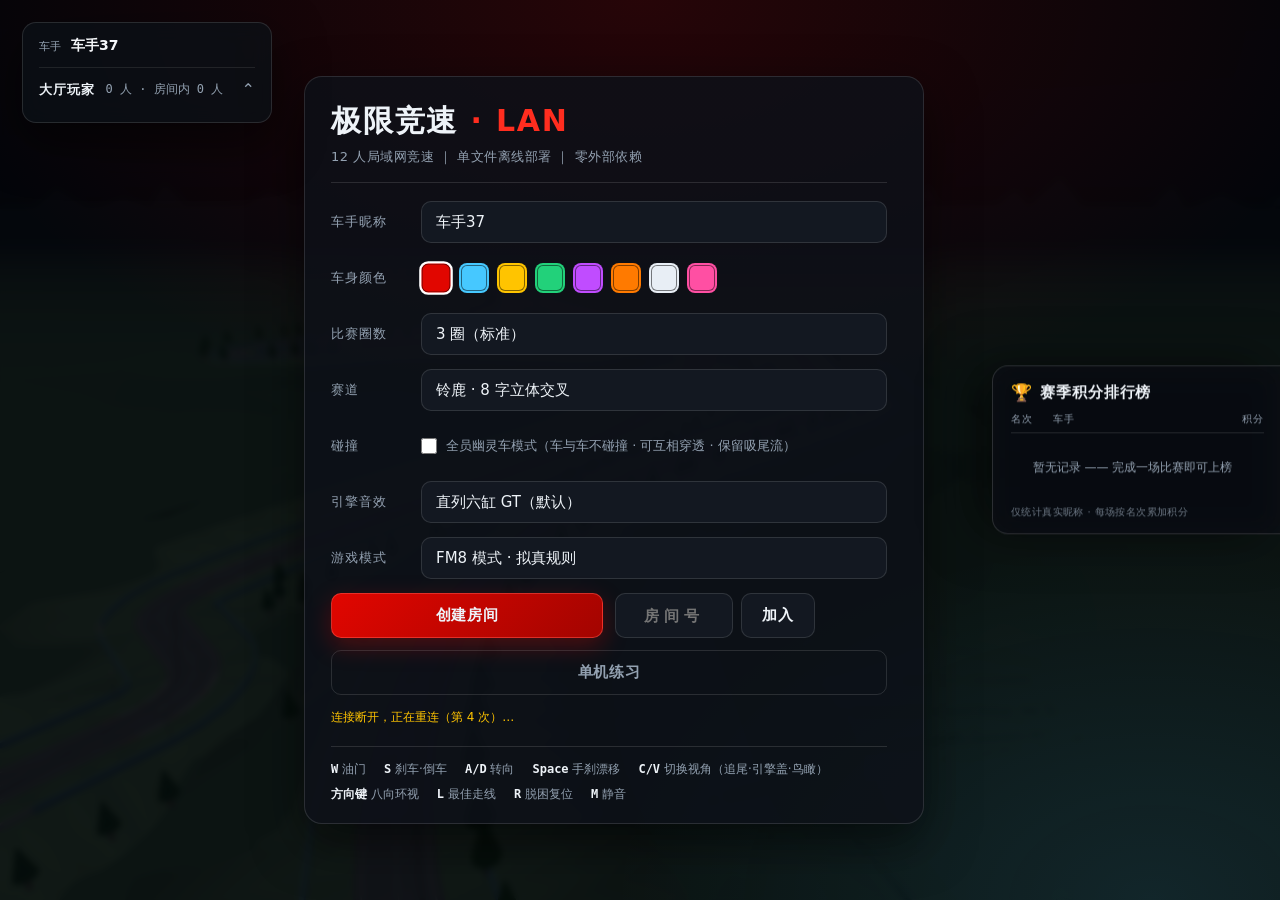
==== public/index.html @ effc89f5 "初始提交：极限竞速·LAN 局域网网页联机拟真赛车 Go 单文件服务端（go:embed 内嵌全部前端资源）+ 浏览器客户端。  服务端 - 房间管理：12 席上限、4 位房间号、房主权威配置广播 -" ====
<!DOCTYPE html>
<html lang="zh-CN" data-page-node-id="aRJvoE4vZaLXhW5R7AoqNH">
<head data-page-node-id="gXLUFwhRrYwznaSPhKFFDt">
<meta charset="utf-8" data-page-node-id="HeNm4FPJBM3CplHse1oX8Z">
<meta name="viewport" content="width=device-width, initial-scale=1, viewport-fit=cover" data-page-node-id="aekUM7sC2cXePKFbC3Vl58">
<!--
  全离线内容安全策略：default-src 'none' 表示除下面显式列出的来源外，浏览器会拒绝一切加载。
  任何人不小心写回外链脚本/字体/图片（CDN 等），都会被浏览器当场拦截 —— 这是"零外部请求"的自动防线，
  同时 tools/e2e.mjs 会静态扫描本目录下所有文件，出现任何外链字面量即判定失败。

  script-src 里的 'wasm-unsafe-eval' 是给 WebAssembly 用的：
  WebAssembly.instantiate / compile 属于"动态代码生成"，即使 wasm 已经以 base64 内联在
  JS 里（构建时用 -sSINGLE_FILE=1），也仍然需要这条显式授权，否则会被静默拒绝，
  只在 console 留一条 CSP violation，极难排查。
  它比 'unsafe-eval' **窄得多**：只放行 wasm 编译，不放行 eval() / new Function()，
  所以"零外链 + 禁动态求值"这两条防线都还在。
  兼容性：Chrome/Edge 97+、Firefox 102+、Safari 16.4+；老浏览器会忽略这个未知关键字，
  此时 wasm 路径加载失败，但不影响纯 JS 物理路径（现有实现仍然可用）。
-->
<meta http-equiv="Content-Security-Policy"
      content="default-src 'none'; script-src 'self' 'wasm-unsafe-eval'; worker-src 'self'; style-src 'self' 'unsafe-inline'; img-src 'self' data: blob:; connect-src 'self' blob: ws: wss:; font-src 'self'; base-uri 'none'; form-action 'none'; object-src 'none'" data-page-node-id="iY24cBCIxvM2otfN65xy7A">
<title>极限竞速 · LAN ｜ 12 人局域网 3D 竞速</title>
<link rel="stylesheet" href="./style.css" data-page-node-id="FnONTxBa9yjuu6KCIwkuCU">
<link rel="stylesheet" href="./ui-layout-overrides.css">
<!-- 本地离线引擎库：相对路径，绝不经过任何外网 -->
<script src="./libs/three.min.js"></script>
</head>
<body data-page-node-id="NiH6gGw2sfIZLWCwwwIELX">

<canvas id="gl" data-page-node-id="QGjO8wqSP5vL6EXH4QsmAR"></canvas>

<!-- ============================ 启动遮罩 ============================ -->
<div id="boot" class="overlay" data-page-node-id="tfBwIV4jY75TD2W4Eh6EpY">
  <div class="boot-box" data-page-node-id="ghGvB1s5exytzVfnlxArJB">
    <div class="brand" data-page-node-id="5syiAXRfdDAdrgVkumJ5MJ">极限竞速 <span data-page-node-id="DFaMlpLX9F0B1HtDkDM0T1">· LAN</span></div>
    <div id="bootMsg" class="boot-msg" data-page-node-id="IgxdyFHyVyo42ZpS26Q5dl">正在装载本地离线引擎…<br data-page-node-id="JAENmVegE8pkm5GHEt07Jy">
      <small style="opacity:.6" data-page-node-id="MJ2mkBBwT9A48vKPVKR3Td">若长时间停在此页：请通过 Go 服务端的 http:// 地址访问，浏览器禁止 file:// 直接加载 ES 模块。</small>
    </div>
    <div class="bar" data-page-node-id="lfKFwx2AlmeExopKBzFtOj"><i id="bootBar" data-page-node-id="eNAinXVWjIw4pHB8Ck6BCs"></i></div>
  </div>
</div>

<!-- ============================ 大厅 ============================ -->
<div id="lobby" class="overlay hidden" data-page-node-id="ZziD1NkGFPZ6JvV0TisVzI">
  <aside id="presencePanel" class="presence-panel" aria-label="大厅玩家">
    <div id="playerProfile" class="player-profile"><span>车手</span><b id="profileName">未命名车手</b></div>
    <details id="presenceDetails" open>
      <summary class="presence-head"><b>大厅玩家</b><span id="presenceCount">0 人 · 房间内 0 人</span></summary>
      <div id="presenceBody" class="presence-body"></div>
    </details>
  </aside>

  <!-- 赛季积分排行榜（规格 §一.1）：首页右侧滑出的半透明磨砂面板。
       未加入房间时通过 /api/season 拉取；进入房间后由 room 报文的 season 字段推送。 -->
  <aside id="season" class="season-panel" data-page-node-id="hrBjCgV9b9QAgRUzTUZHos">
    <div class="season-head" data-page-node-id="Z96ESRVQ1Xpn92J4yTlfdx">
      <span class="season-ico" data-page-node-id="9UxltiN2UcFlY8TSJU20zH">🏆</span>
      <b data-page-node-id="FeOaOculYnxI4nFMY4lTyw">赛季积分排行榜</b>
    </div>
    <div class="season-cols" data-page-node-id="3qV2lI8cOrLZ11xDaA7DnT"><span data-page-node-id="vRAYWuRE3PK5yBeb2bQKbr">名次</span><span data-page-node-id="e5ub2iwKCQ0sUYMIvSsYCU">车手</span><span data-page-node-id="a4qXRaxxRea6lzlzkm2qyh">积分</span></div>
    <div id="seasonBody" class="season-body" data-page-node-id="EzsAsYpaEQsjuSeiNWAKGD">
      <div class="season-empty" data-page-node-id="n2CIlcEBh8J3Ee2A33nB2O">暂无记录 —— 完成一场比赛即可上榜</div>
    </div>
    <div class="season-foot" data-page-node-id="6wwDoLS1BZDKz7KfJuHp6C">仅统计真实昵称 · 每场按名次累加积分</div>
  </aside>

  <!-- ==================== 大厅一体化聊天 / 赛事事件控制台 ====================
       （规格 §二）大厅右侧固定 340px 磨砂面板：标题 + 在线人数、独立滚动消息流、
       玩家彩色气泡、系统/倒数高亮公告、底部紧凑输入框。
       玩家发言与系统事件共用一条消息流（服务端统一走 CHAT_MESSAGE）。
       开赛倒计时同时进入本消息流 ⇒ 与聊天同层，天然不会被任何 UI 叠层遮挡。 -->
  <aside id="chatPanel" class="chat-panel hidden" data-page-node-id="ChPnl000000000000000AS">
    <header class="chat-head" data-page-node-id="ChHead00000000000000AH">
      <div class="chat-title" data-page-node-id="ChTtl000000000000000AT">
        <span class="chat-ico" data-page-node-id="ChIco000000000000000AI">💬</span>
        <b data-page-node-id="ChB00000000000000000AB">赛事频道</b>
        <small data-page-node-id="ChS00000000000000000AS2">/ EVENT CHAT</small>
      </div>
      <div class="chat-online" data-page-node-id="ChOnl00000000000000AO">
        <i class="dot-live" data-page-node-id="ChDot00000000000000AD"></i>
        <span data-page-node-id="ChOnc00000000000000AON2">在线 <b id="chatOnline" data-page-node-id="ChOnb00000000000000AOB">1</b></span>
      </div>
    </header>
    <div id="chatFeed" class="chat-feed" data-page-node-id="ChFeed000000000000AF" aria-live="polite"></div>
    <div class="chat-input-row" data-page-node-id="ChInpR000000000000AR">
      <input id="chatInput" class="chat-input" type="text" maxlength="80" autocomplete="off"
             placeholder="按 Enter 发言…" data-page-node-id="ChInp0000000000000AIT">
      <button id="chatSend" class="chat-send" type="button" title="发送（Enter）" data-page-node-id="ChSnd00000000000000ASD">发送</button>
    </div>
  </aside>

  <div class="panel lobby-panel" data-page-node-id="ggC15BMTBK6w7AcxpmccO3">
    <header class="p-head" data-page-node-id="86OImbP0BEC0T7gQHGa08n">
      <h1 data-page-node-id="tmpbDcM3aiNkGQAPFUzAfi">极限竞速 <span data-page-node-id="QUWmxKfFlPvoevSOvMOW5W">· LAN</span></h1>
      <p class="sub" data-page-node-id="kmWLVFq8WuPdN8dFVBw06f">12 人局域网竞速 ｜ 单文件离线部署 ｜ 零外部依赖</p>
    </header>

    <div id="stageJoin" class="stage" data-page-node-id="xEsEXJMQDhFyX8ZX9eZ8DA">
      <div class="row" data-page-node-id="QQyHDjhWSTxnlGzbBjGBhB">
        <label class="lbl" data-page-node-id="0BW77WoIH2IzoteEfNVEY4">车手昵称</label>
        <input id="name" class="inp" maxlength="12" placeholder="输入昵称" value="" data-page-node-id="JzCQC1N4rI1dFqRhzH4Hpr">
      </div>
      <div class="row" data-page-node-id="soCPkFbfQwf7IIcVKwZQSx">
        <label class="lbl" data-page-node-id="D14ZKbQCrri3iXLeX6obG1">车身颜色</label>
        <div id="colors" class="colors" data-page-node-id="kEPfy0MokiYmZSZAjUm04L"></div>
      </div>
      <div class="row" data-page-node-id="QtTNQW1pYRJSczJfDUsIYn">
        <label class="lbl" data-page-node-id="2UwUgdMA3Bf5kGSAnAGSnT">比赛圈数</label>
        <select id="laps" class="inp sel" data-page-node-id="22ejTsdVxNyH6Hoc5gGOiD">
          <option value="1" data-page-node-id="RjKQixciB82JzGm9YiDmPT">1 圈（约 1 分钟）</option>
          <option value="3" selected data-page-node-id="GF5OiRZSVzGt1LlGFYkSfu">3 圈（标准）</option>
          <option value="5" data-page-node-id="Z8wtaL4UUkskBQWl0xoXd2">5 圈</option>
          <option value="8" data-page-node-id="HamA8rPgTlhRJZ5sresKOP">8 圈（耐力）</option>
        </select>
      </div>
      <div class="row" data-page-node-id="U7fK4cBv98b7zv3JEQa7Pj">
        <label class="lbl" data-page-node-id="fPp1pYPEfEESvP5cCI246Z">赛道</label>
        <select id="track" class="inp sel" data-page-node-id="h7YKUneBrvcMTDigEkdx4f">
          <option value="suzuka" selected data-page-node-id="B05jSg3qogUE5CBEASTX7n">铃鹿 · 8 字立体交叉</option>
          <option value="vegas" data-page-node-id="lXTRS0a7DUjY4HtGTOIpfY">拉斯维加斯 · 街道夜赛</option>
          <option value="spa" data-page-node-id="1Bf5s17belLtOoAFFPNQfo">斯帕 · 阿登森林</option>
          <option value="oval">新手 · 极简高速环道</option>
        </select>
      </div>
      <div class="row" data-page-node-id="2yScG7DNLyHW6ntjTjSxkB">
        <label class="lbl" data-page-node-id="uw2S3iPwecl7nstQztmMNo">碰撞</label>
        <label class="chkrow" data-page-node-id="ndRFfXAOeenE8tKs8kWLmY">
          <input type="checkbox" id="ghost" data-page-node-id="4sdeClltruOTBTy60V0gvr">
          <span data-page-node-id="3RVaCo2GfP1fBNDHuF5jIj">全员幽灵车模式（车与车不碰撞 · 可互相穿透 · 保留吸尾流）</span>
        </label>
      </div>
      <div class="row"><label class="lbl">引擎音效</label><select id="engineSound" class="inp sel"><option value="i6gt">直列六缸 GT（默认）</option><option value="v8">V8 十字曲轴</option><option value="v12">V12 高转</option><option value="fe">电动方程式（Formula E）</option></select></div>
      <div class="row"><label class="lbl">游戏模式</label><select id="gameMode" class="inp sel"><option value="horizon">地平线模式 · 轻松驾驶</option><option value="fm8" selected>FM8 模式 · 拟真规则</option><option value="bumper">碰碰车模式 · 全程实体对抗</option></select></div>
      <div class="grid2" data-page-node-id="cn6vIBIAGQdgBnHMs12TFQ">
        <button id="btnCreate" class="btn primary" data-page-node-id="nXUjf0xDDMKZEDRCELHXMM">创建房间</button>
        <div class="joinbox" data-page-node-id="iXWiv5jssgblbsRJGZjWQG">
          <input id="code" class="inp code" maxlength="4" placeholder="房间号" autocomplete="off" data-page-node-id="JrP8jtWgIFZNgxrP3EMN99">
          <button id="btnJoin" class="btn" data-page-node-id="u9HAb5OlCgOX3dw8MJhJ2V">加入</button>
        </div>
      </div>
      <button id="btnSolo" class="btn ghost wide" data-page-node-id="IOJPADVobWpSkDry45v5Zu">单机练习</button>
      <p id="netinfo" class="netinfo" data-page-node-id="NxdSwxny0spZDZOyFSc9qj">正在探测服务端…</p>
    </div>

    <div id="stageRoom" class="stage hidden" data-page-node-id="UoMB6r7KgogeFwxeJoPorL">
      <div class="roomcode" data-page-node-id="iljdmECyzP5X2IsMhp5SQq">
        <span class="lbl" data-page-node-id="79HPeiT9yvAuCvh2qaLY9n">房间号</span>
        <b id="roomCode" data-page-node-id="Fs9FAko5GpPdp56etjPPU9">····</b>
        <span class="hintline" data-page-node-id="BtZsOa0Q4Wi9ydhuZgxUBw">把这 4 位字符告诉其他玩家</span>
      </div>
      <div class="row" data-page-node-id="OAPJPFlEaumFMol4ywW4lb">
        <label class="lbl" data-page-node-id="WtUIyXnBo6BxvX2hnsOZxx">昵称</label>
        <input id="nameInRoom" class="inp" maxlength="12" placeholder="改昵称（大厅内实时同步）" data-page-node-id="fPN8ir6APjHwaNPDB4UgAp">
        <button id="btnRename" class="btn ghost" data-page-node-id="ZCBbupjor7edy4nZo6sEJJ">改名</button>
      </div>
      <div class="row" data-page-node-id="Kxgpcbku4Byz5CqLgB1QMN">
        <label class="lbl" data-page-node-id="A5tFshYChlCHBjD5HtRdrF">赛道</label>
        <b id="roomTrackName" class="trackname" data-page-node-id="1Sra49KGWQUJyo0exV8Z8S">铃鹿 · 8 字立体交叉</b>
        <button id="btnTrack" class="btn ghost hidden" data-page-node-id="66T8X9PDiucZH5wvBNSWSA">切换赛道</button>
      </div>
      <div class="row" data-page-node-id="RrkNJh0uulQnM6UqSRD7Q8">
        <label class="lbl" data-page-node-id="jJFPjfGDY7TFnQ5gpSCoaR">碰撞</label>
        <b id="roomGhost" class="trackname" data-page-node-id="SIiRIWveF55obBCz9TmZpA">标准碰撞（车车可碰撞）</b>
        <button id="btnGhost" class="btn ghost hidden" data-page-node-id="MGYtQZZs0gzxXGPKFbr4ck">切换模式</button>
      </div>
      <div class="row" data-page-node-id="RwMode000000000000R1">
        <label class="lbl">规则</label>
        <b id="roomGameMode" class="trackname">FM8 模式 · 拟真规则</b>
        <button id="btnGameMode" class="btn ghost hidden" type="button">切换模式</button>
      </div>
      <div class="row" data-page-node-id="RwLaps000000000000R1">
        <label class="lbl" data-page-node-id="LbLaps000000000000L2">圈数</label>
        <b id="roomLaps" class="trackname" data-page-node-id="TxLaps000000000000T3">3 圈</b>
        <button id="btnLaps" class="btn ghost hidden" data-page-node-id="BtLaps000000000000B4">修改圈数</button>
      </div>
      <button id="btnAddAI" class="btn ghost wide hidden" type="button">添加人机车手</button>
      <details id="roomPlayersDetails" class="room-players">
        <summary class="room-players-head"><b>房间玩家</b><span id="roomPlayersCount">0 人</span></summary>
        <div id="playerList" class="players" data-page-node-id="ngJDnF8I1shQtEEI0DSE3l"></div>
      </details>
      <div class="row2" data-page-node-id="1gPNQ6v7GDN0ABPNxLW0KO">
        <button id="btnReady" class="btn primary" data-page-node-id="9iJhfUfBKGOdttlBxTkFki">准备</button>
        <button id="btnLeave" class="btn ghost" data-page-node-id="hBQcOp40FcddMyGNs2glJG">离开房间</button>
      </div>
      <p class="hintline" data-page-node-id="lhK6AFmbtkZZ65yg5ivQBe">全员准备后进入聊天框 5 秒整备倒计时，随后红灯逐盏熄灭发车。方向键环视，WASD 驾驶，空格手刹。</p>
    </div>

    <div class="keys" data-page-node-id="6xLwrXjjrC9Djt8uooIals">
      <span data-page-node-id="6ZiwiJGPKnKmjO2icISEx0"><b data-page-node-id="GJcPxIEjz1BDvi2lJ0YHRM">W</b> 油门</span><span data-page-node-id="wUf46FjM84MC2w4jGydFhI"><b data-page-node-id="1u7rXxjfw2CTroKF8ATNyO">S</b> 刹车·倒车</span><span data-page-node-id="5lx3eio9eRVpFXxG9OQUhF"><b data-page-node-id="klDDhSKMMBpiEt6q1DBYxV">A/D</b> 转向</span>
      <span data-page-node-id="7I7aRA4oGH9emSjW6rDZHs"><b data-page-node-id="gYfaD4fwA9tG3kybh2hNot">Space</b> 手刹漂移</span><span data-page-node-id="sn8KQ02VT6yBxafuczGUYg"><b data-page-node-id="li1h1KCDc9jq8ysJDHWl26">C/V</b> 切换视角（追尾·引擎盖·鸟瞰）</span><span><b>方向键</b> 八向环视</span>
      <span data-page-node-id="w3EJAgLMd9UfzNuzvkAGbQ"><b data-page-node-id="i0ZRqRfSUD0tVGGCpRQku9">L</b> 最佳走线</span><span data-page-node-id="QZF77z4P6BYGOog1CGtYmr"><b data-page-node-id="4rrcvIcQQyTBbeHOv32QE9">R</b> 脱困复位</span><span data-page-node-id="s0qvGVREPHJu3wKbrRjjCk"><b data-page-node-id="ceTJCon1ExiuAI9DNPVA7h">M</b> 静音</span>
    </div>
  </div>
</div>

<!-- ============================ 比赛 HUD ============================ -->
<div id="hud" class="hidden" data-page-node-id="tAGSBMtddg7o1JIgSq5H1F">
  <div id="slipstreamEdges" aria-hidden="true"></div>
  <div id="nameplates" data-page-node-id="nameplates000000N1"></div>

  <div class="hud-tl" data-page-node-id="HicPYNxR2n5sPX71FKVRsE">
    <!-- FM8 计时塔：4 列 —— 名次大数字 / 车手名+配色块 / 时间差距 / 处罚。
         自己所在行有微弱蓝色高亮；「处罚」列是橙黄色块，显示累计罚时与违规次数。
         必须留在 .hud-tl 内（#hud 曾被多余的闭合标签提前关掉，导致速度表/地图/榜单
         全掉到 #hud 外面）。本条注释刻意不写闭合标签字面量，免得带偏标签配平扫描器。 -->
    <div class="twrow" data-page-node-id="mDBE1JiI95XtGDmDpZPg9p">
      <div class="card tower" data-page-node-id="4QHEVinRDCAvLSimWH1IqL">
        <div class="tw-head" data-page-node-id="p8Klgfn0jVzB0I56BNbMvT"><span id="twHdr" data-page-node-id="Yj2FE5bQmtX2UB92lDDwhN">玩家</span><span data-page-node-id="stnU5vYBvHBxI8Txg03rWA"></span><span data-page-node-id="L2sCbAOVaBsAfKx3ZeiUBf">时间差距</span><span data-page-node-id="2AtjSFZ6kxqaoHDqCNgJeD">处罚</span><span data-page-node-id="hNwNHdMvI6tGM61BDr3ZSY">🔧</span></div>
        <div id="standList" class="st-body" data-page-node-id="gnjHmOhx7sAU23RsJPXdjF"></div>
      </div>

      <!-- 圈速信息框（规格 §五.2：**无边框**、浮动文字，不用卡片底）。
           目前单圈 ▲ | 白色等宽大字 | 最佳 | 惩罚 -->
      <div class="lapbox" data-page-node-id="R6KcpiFSpYU8Uq2eNHFWx7">
        <div class="lb-row" data-page-node-id="hDdVfiHoNRrwnMb1sm3WV8"><span data-page-node-id="Q9YWg6evPXa2Is2wlgiuxk">目前单圈</span><i id="lapDirty" class="lb-dirty hidden" title="当前圈已被标记为脏圈">&#9888;&#65039;</i><b id="curLapTime" data-page-node-id="squmxnVefJWJWgNOjB5M3h">00:00.000</b></div>
        <div class="lb-row" data-page-node-id="XbcCPUuc5vR3VddCJfBLU5"><span data-page-node-id="ylQYfef8BWVQdAh0WeBTSi">最佳</span><i class="lb-mark" data-page-node-id="D3IK62YMCIYxELtuptu6YS">▲</i><b id="bestLap" data-page-node-id="Oh0zwR0hcR0siFOtwrfrbu">--:--.---</b></div>
        <div class="lb-row pen-row" data-page-node-id="ibGUsoAkjvhcwfx2vwR4O2"><span data-page-node-id="UNHlRDQG1iRm3AzaVky6mN">惩罚</span><b id="lapPen" class="lb-pen" data-page-node-id="cd9LjlGUbXb62CRF0IyA3k">+0.000</b></div>
      </div>
    </div>
  </div>

  <!-- 右上角：极简圈数进度 + 车辆分组标识 -->
  <div class="hud-tr" data-page-node-id="XFobvdqk6FchDib3kfk9BF">
    <div class="lapcounter" data-page-node-id="GKfBN24Gtci1yIBpH4TRkH">
      <b data-page-node-id="fmCkaizLmPunTaUQVRX7Dm">圈 <span id="lapNum" data-page-node-id="0MGhFQ7mNCfRSSaz3D0rmI">1</span>/<span id="lapTotal" data-page-node-id="FpvpUI2LNEIya3FxudgqkV">3</span></b>
      <span id="carClass" data-page-node-id="k75WgjePZNAN9s0jJtsKMd">GT · A 组</span>
    </div>
  </div>

  <!-- 左下角：圆形微缩地图（实时描摹赛道闭环 + 四车彩色圆点与朝向指针） -->
  <div class="hud-bl" data-page-node-id="H8bY7g1ubTMlsetB1vPGDq">
    <div id="wrongWay" class="badge wrong hidden" data-page-node-id="BRl0uggPb05hTdi7kcBi02">逆 行 · WRONG WAY</div>
    <div id="alert" class="alert hidden" data-page-node-id="iS0xigA3N7xZC9ctDmzOx7"><b id="alertTxt" data-page-node-id="Lwu3XKnTLsyCEwHfBe0jNp"></b></div>
    <div class="card map-card" data-page-node-id="nUkuNmHvBIwgROX6eWQc4h">
      <canvas id="minimap" width="320" height="320" data-page-node-id="G37usNa3nHs8SEtQ3Jm33p"></canvas>
      <div class="map-legend" data-page-node-id="JpgDDpK4nDwHzTPyELaoqa"><span id="mapTrack" data-page-node-id="cUN61xpyqjW3SlgSozkWFZ">赛道</span><b id="mapPos" data-page-node-id="p0B13GfYDx7P38XryHVBx7">P1</b></div>
    </div>
  </div>

  <div class="hud-br" data-page-node-id="oWJzwnEoNfHq3gf1yjvRxF">
    <div class="speedo-wrap" data-page-node-id="e4gXs0BkvCeUvlCFE5zyAJ">
      <div id="draftText" class="draft-text hidden" data-page-node-id="3ckPUrx6iAcphJxEX1LSd9">DRAFTING</div>

      <!-- 遥测列：四轮胎温/磨损 + 挡位模式 + 油量/电量条 -->
      <div class="telemetry" data-page-node-id="dtvTNLidjeDxSyZIai0DjR">
        <div class="tel-grid" data-page-node-id="rKTSlDvWxGYgEDmjRBCjOO">
          <i id="telFL" class="tel" data-page-node-id="TuL41rBAFF4qsJJkVv1oDF"></i><i id="telFR" class="tel" data-page-node-id="GNHBcV89QN17FLKchylZzL"></i>
          <i id="telRL" class="tel" data-page-node-id="UVFjgSYSNcsl4EYnSE5lC1"></i><i id="telRR" class="tel" data-page-node-id="fsCywBQQYtSOGOnawunLBb"></i>
        </div>
        <div class="tel-mode" data-page-node-id="rmaJIeT0OctTHCoLX4eRH0"><b id="gearMode" data-page-node-id="gogqh0ysJVjY9pLTJRKGU0">A</b><span data-page-node-id="qHazoTlMLL3A0gucPPhJw3">挡位</span></div>
        <div class="tel-fuel" data-page-node-id="XsfaOri7Dp0PQLG6pPDTVj"><i id="fuelBar" data-page-node-id="gVd2SYG4PpMcJ67tfDWjam"></i></div>
      </div>

      <div class="gauge-box" data-page-node-id="jpjk32AubPAuYvueY2lPQz">
      <svg id="speedo" viewBox="0 0 200 200" aria-hidden="true" data-page-node-id="OazVc4x0LQdZakGW789XRc">
        <defs data-page-node-id="2mvgIbgRnlG3yTq50Slylm">
          <linearGradient id="spdGrad" x1="0" y1="1" x2="1" y2="0" data-page-node-id="dF6U7jnsr7MSTdTDXU5k3T">
            <stop offset="0%" stop-color="#3ad1ff" data-page-node-id="u6LqZXgtUbmHAjmuWN8GEi"/>
            <stop offset="55%" stop-color="#ffd200" data-page-node-id="Tvo8S9Ao6HoEEd4UbFkItu"/>
            <stop offset="100%" stop-color="#ff2d1f" data-page-node-id="xtuGo8XsbbUDD1bKiac1YF"/>
          </linearGradient>
        </defs>
        <circle cx="100" cy="100" r="88" class="spd-bg" data-page-node-id="j2JCjN7IIKHz6GycQExwiV"/>
        <path id="spdArc" class="spd-arc" d="" data-page-node-id="LaxE8xMFn5xYEoP4CLFYHO"/>
        <path id="spdFill" class="spd-fill" d="" data-page-node-id="FigVFshnEihhAFFwT3sVnT"/>
        <!-- FM8 布局：中心是**大号档位**，档位下方才是车速与单位 -->
        <text id="gear" class="gear" x="100" y="114" data-page-node-id="5vlZUYDnHMTqqdB7s6vAYq">N</text>
        <text id="spd" class="spd-num" x="100" y="148" data-page-node-id="3ihkKJF7kvFf4TixyriSxD">0</text>
        <text class="unit" x="100" y="172" data-page-node-id="uJyNROhDSgmFHDL6lIk3Pg">公里/小时</text>
      </svg>
      <!-- 指针用独立 HTML 元素：规格要求 style.transform = rotate(...) + CSS transform-origin -->
      <div id="needle" class="needle" data-page-node-id="yQNSFdw5jDKpJWs1Zd359V"></div>
      <div id="gForce" class="gforce" data-page-node-id="2sLroHU8sFXJmqEvTWPRLK"></div>
      </div>
    </div>
  </div>

  <div id="spectate" class="card spectate hidden" data-page-node-id="FOXQhdhBixUac6UC9QaArm">
    <div class="spec-head" data-page-node-id="7cTmZEVCkjWkEyJ4kabJvk">观战模式 <span data-page-node-id="UhDDE86lTgMJFRwMFcHOV9">← → 切换车辆</span></div>
    <div id="specList" class="spec-list" data-page-node-id="E8FkCoazREZY0pRhjyoVDz"></div>
  </div>

  <!-- ==================== 局内非侵入式聊天浮层（规格 §三）====================
       左下轻量消息流：新消息平滑淡入、停留 5s 后向左淡出；绝不遮挡挡风玻璃与弯心。
       位置在计时塔下方、圆形小地图上方之间的空白带。 -->
  <div id="hudChat" class="hud-chat" data-page-node-id="HCht000000000000000HC">
    <div id="hudChatFeed" class="hc-feed" data-page-node-id="HCf0000000000000000HF" aria-live="polite"></div>
  </div>
  <!-- 驾驶中快捷打字条（Enter / T 呼出）。激活时切断 WASD 对赛车的控制。 -->
  <div id="hudChatBar" class="hc-bar hidden" data-page-node-id="HCb0000000000000000HB">
    <span class="hc-hint" data-page-node-id="HCh0000000000000000HH">发言</span>
    <input id="hudChatInput" class="hc-input" type="text" maxlength="80" autocomplete="off"
           placeholder="输入消息… Enter 发送 · Esc 取消" data-page-node-id="HCi0000000000000000HI">
  </div>

  <div id="toast" class="toast hidden" data-page-node-id="AsHCLy82mNmVTlcxoCynyq"></div>
</div>

<!-- 顶部裁决唯一宿主；通知销毁后子节点为空。 -->
<div id="frrBanner" class="frr impact" aria-live="polite" aria-atomic="true" hidden data-page-node-id="O5sASE4UGSYAf2nAROvOf4"></div>

<!-- ============================ 起步灯 ============================ -->
<!-- 进入场景后五盏红灯全亮，随后逐盏熄灭；全部熄灭后五灯转绿并放行。 -->
<div id="startLights" class="startlights hidden" data-page-node-id="JetNFmtg2AnBy8rKEBqPLT">
  <div class="sl-row" data-page-node-id="Gy9m5Dctw0qYLBTPE8LuCr">
    <i class="sl red" data-page-node-id="eSQX5a4rGzNpywfgHKqRql"></i><i class="sl red" data-page-node-id="FESQGEcRQCDOuCXaCnFwLt"></i><i class="sl red" data-page-node-id="XXlcSjhKJBYsWtwWtQnoFw"></i>
    <i class="sl red" data-page-node-id="9qu2ocnEBADnb57FVW6p1r"></i><i class="sl red" data-page-node-id="MRJlNzGttrJQOrZKDrfeVH"></i>
  </div>
  <div class="sl-go" id="slGo" role="status" aria-live="assertive" data-page-node-id="C4A3uvJR1ljdYcMCEQB0qU">GREEN / GO!</div>
</div>

<!-- 完赛单行半透明条幅（规格 §四.1）：禁止弹全屏大面板 -->
<div id="finishBar" class="finishbar hidden" data-page-node-id="HiD9gW5XMni3SgB3W5TLH5">
  <span class="fb-ico" data-page-node-id="9GuqjX0B9YgyADUdTMpvhk">🏁</span>
  <span class="fb-txt" id="finishBarTxt" data-page-node-id="5wnunwOiwjYpoqcfgkYvbm">恭喜完赛！成绩已记录</span>
  <span class="fb-hint" data-page-node-id="e7u0m3LknHHA0uGicRG6es">← / → 切换观战</span>
</div>

<!-- 观战入力回显（规格 §四.2）：屏幕正下方半透明键盘指示器 + 油门刹车进度条 -->
<div id="inputOverlay" class="inputov hidden" data-page-node-id="NoQG1CnvHAcuYkBclsGjZ6">
  <div class="io-keys" data-page-node-id="ZpSllcSzb8Zt7gKqSYCPwW">
    <b id="ioW" class="io-key" data-page-node-id="QQAy8gDZTD39oqgf02NZvb">W</b>
    <b id="ioA" class="io-key" data-page-node-id="JFqhuIdQaYn7pgkcu6KFbn">A</b>
    <b id="ioS" class="io-key" data-page-node-id="FgoVI7NE3XNETlyRhJRN3m">S</b>
    <b id="ioD" class="io-key" data-page-node-id="lFHlOGaikVETfJxxMhq9DM">D</b>
    <b id="ioSpace" class="io-key wide" data-page-node-id="g51jN20Ysa4e0ugQ1Fjz1U">SPACE</b>
  </div>
  <div class="io-bars" data-page-node-id="w2oeMkTxN0n6Iw87QAi0SO">
    <div class="io-bar thr" data-page-node-id="tG8oLEXrzzEAstWCEFwl0z"><i id="ioThr" data-page-node-id="yDTKlK0jwkcIO95aTq5IUc"></i><span data-page-node-id="jCdGRYwNRdCAHN3TeQTAAd">油门</span></div>
    <div class="io-bar brk" data-page-node-id="BEvrVifUTCuKxB8FzEINbh"><i id="ioBrk" data-page-node-id="DQikQPueWNy4kjHYU0g2Au"></i><span data-page-node-id="jD54WKujjEncn5t2JhjGDG">刹车</span></div>
  </div>
</div>

<!-- ============================ 结算 ============================ -->
<div id="results" class="overlay hidden" data-page-node-id="yyaQpbfRNZNTnDRCCTRoBe">
  <div class="panel res-panel" data-page-node-id="EK0BXtV0HQVFGwYzAp7msp">
    <h2 data-page-node-id="PhsI8eASEvLwzpsyLScUxs">比赛结果</h2>
    <div class="res-sub" id="resSub" data-page-node-id="1BI1Z0NHFS3xp60AgxTcnt">最终成绩 = 净用时 + 累计罚时</div>
    <table class="res-table" data-page-node-id="YPhs7cxNrb5eeeTNzwpF09">
      <thead data-page-node-id="GaEXHHA3C2XJeq8WXCf7u8">
        <tr data-page-node-id="CJcjxeEMH86B7RPG7Chjbk"><th data-page-node-id="rK8lnWku4sEylyFllUz57K">名次</th><th data-page-node-id="Q1WASXJ2MOLLaCJtwhIr68">车手</th><th data-page-node-id="WVT2kMyQGQxhiCk63r6OWk">净用时</th><th data-page-node-id="zEv5WjhZjQoWFvkbY7DOmH">罚时</th><th data-page-node-id="RTOGcY7vcTUtGw2jCkVY8T">总成绩</th><th data-page-node-id="fcmFtKMo9E3ZFWmSvHn7SX">最快圈</th></tr>
      </thead>
      <tbody id="resBody" data-page-node-id="atFu53SIEzVo7Pq8aFt5vt"></tbody>
    </table>
    <div class="row2" data-page-node-id="XqYxhVkh8CMa5kLnd4wMmO">
      <button id="btnAgain" class="btn primary" data-page-node-id="4vvG5fVzGFwSANPB4s0okO">再来一局</button>
      <button id="btnQuit" class="btn ghost" data-page-node-id="SYIKyQ1Eo19lBHdftMLaVn">返回大厅</button>
    </div>
    <p class="hintline" data-page-node-id="ypzUu92F9LKNACHxcKO9PM">结算后仍可切换观战视角，看其他玩家跑完。</p>
  </div>
</div>

<!-- ==================== 规格 §二：全员完赛全屏磨砂结算 Modal ====================
     由服务端 RACE_RESULTS 报文驱动，延迟 1.5s 平滑弹出。展示全部完赛者：
     名次 / 车手 / 总成绩 / 最快圈 / 本场赛季积分。底部两个按钮：
     「再来一局」与「返回大厅」（后者把房间复位到 WAITING）。 -->
<div id="settlement" class="overlay settlement hidden" data-page-node-id="StlRoot00000000000ST">
  <div class="settle-panel" data-page-node-id="StlPanel0000000000SP">
    <div class="settle-head" data-page-node-id="StlHead00000000000SH">
      <span class="settle-flag" data-page-node-id="StlFlag00000000000SF">🏁</span>
      <h2 data-page-node-id="StlTtl000000000000ST2">比赛结算</h2>
      <p class="settle-sub" id="settleSub" data-page-node-id="StlSub00000000000SS">本场结算</p>
    </div>
    <div class="settle-cols" data-page-node-id="StlCols0000000000SC">
      <span data-page-node-id="StlC1_000000000000C1">名次</span>
      <span data-page-node-id="StlC2_000000000000C2">车手</span>
      <span data-page-node-id="StlC3_000000000000C3">总成绩</span>
      <span data-page-node-id="StlC4_000000000000C4">最快圈</span>
      <span data-page-node-id="StlC5_000000000000C5">赛季积分</span>
    </div>
    <div id="settleBody" class="settle-body" data-page-node-id="StlBody00000000000SB"></div>
    <div class="settle-actions" data-page-node-id="StlAct000000000000SA">
      <button id="settleAgain" class="btn primary" data-page-node-id="StlAgn000000000000S1">再来一局</button>
      <button id="settleLobby" class="btn ghost" data-page-node-id="StlLby000000000000S2">返回大厅</button>
    </div>
    <p class="hintline" data-page-node-id="StlHint00000000000HN">赛季积分已实时累加 · 右侧榜单同步更新</p>
  </div>
</div>

<script type="module" src="./js/RaceUI.js"></script>
<script type="module" src="./js/main.js"></script>
</body>
</html>
---- public/style.css ----
/* =============================================================================
 * style.css —— 本地拟真 HUD 样式
 * 字体全部走系统默认无衬线族（system-ui / 微软雅黑 / Arial），不加载任何在线字体。
 * ========================================================================== */

:root {
  --bg: #07090d;
  --ink: #eef3f8;
  --ink-dim: #93a1b1;
  --line: rgba(255, 255, 255, .12);
  --glass: rgba(14, 18, 25, .82);
  --glass-2: rgba(20, 26, 35, .9);
  --red: #e10600;
  --red-2: #ff2d1f;
  --amber: #ffc400;
  --green: #22d17a;
  --blue: #46c8ff;
  --shadow: 0 18px 50px rgba(0, 0, 0, .55);
  --sans: system-ui, -apple-system, "Segoe UI", "Microsoft YaHei", "PingFang SC",
          "Hiragino Sans GB", Arial, "Helvetica Neue", sans-serif;
  --mono: ui-monospace, "Cascadia Mono", Consolas, "DejaVu Sans Mono", monospace;
}

* { box-sizing: border-box; margin: 0; padding: 0; }

html, body {
  width: 100%; height: 100%; overflow: hidden;
  background: var(--bg); color: var(--ink);
  font-family: var(--sans);
  -webkit-font-smoothing: antialiased;
  user-select: none;
  cursor: default;
}

canvas#gl { position: fixed; inset: 0; width: 100%; height: 100%; display: block; }

.hidden { display: none !important; }

/* ---------------------------------------------------------------- 通用控件 */

.overlay {
  position: fixed; inset: 0; z-index: 30;
  display: flex; align-items: center; justify-content: center;
  background:
    radial-gradient(1200px 700px at 50% 0%, rgba(225, 6, 0, .16), transparent 60%),
    radial-gradient(900px 600px at 90% 100%, rgba(70, 200, 255, .10), transparent 60%),
    rgba(4, 6, 9, .92);
  backdrop-filter: blur(3px);
}

.panel {
  width: min(760px, 94vw);
  max-height: 94vh; overflow: auto;
  background: var(--glass);
  border: 1px solid var(--line);
  border-radius: 18px;
  box-shadow: var(--shadow);
  padding: 26px 28px 22px;
}

/* =============================================================================
 * 滚动条统一样式（用户报障："创建房间页的原始下滑条美化一下或者隐藏"）
 *
 * 之前只有个别容器写了 `scrollbar-width: thin`，`.panel`（创建房间页的主面板）
 * 在小屏/窗口偏矮时会出现**操作系统原生滚动条**（Windows 上是浅灰粗条），
 * 与整套深色玻璃拟态完全不搭。
 *
 * 做法：给所有可滚动容器统一深色细滚动条（Firefox 走 scrollbar-*，
 * Chromium/Edge/Safari 走 ::-webkit-scrollbar），并保留 `scrollbar-gutter: stable`
 * 避免出现滚动条时内容左右跳动（结算表头与数值错位也与此有关）。
 * ========================================================================== */
.panel, .settle-panel, .tower .st-body, .season-body, .chat-body, .settle-body {
  scrollbar-width: thin;
  scrollbar-color: rgba(255, 255, 255, .22) transparent;
  scrollbar-gutter: stable;
}
.panel::-webkit-scrollbar, .settle-panel::-webkit-scrollbar,
.tower .st-body::-webkit-scrollbar, .season-body::-webkit-scrollbar,
.chat-body::-webkit-scrollbar, .settle-body::-webkit-scrollbar {
  width: 10px; height: 10px;
}
.panel::-webkit-scrollbar-track, .settle-panel::-webkit-scrollbar-track,
.tower .st-body::-webkit-scrollbar-track, .season-body::-webkit-scrollbar-track,
.chat-body::-webkit-scrollbar-track, .settle-body::-webkit-scrollbar-track {
  background: transparent;
}
.panel::-webkit-scrollbar-thumb, .settle-panel::-webkit-scrollbar-thumb,
.tower .st-body::-webkit-scrollbar-thumb, .season-body::-webkit-scrollbar-thumb,
.chat-body::-webkit-scrollbar-thumb, .settle-body::-webkit-scrollbar-thumb {
  background: rgba(255, 255, 255, .18);
  border-radius: 8px;
  border: 2px solid transparent;
  background-clip: padding-box;
}
.panel::-webkit-scrollbar-thumb:hover, .settle-panel::-webkit-scrollbar-thumb:hover,
.tower .st-body::-webkit-scrollbar-thumb:hover, .season-body::-webkit-scrollbar-thumb:hover,
.chat-body::-webkit-scrollbar-thumb:hover, .settle-body::-webkit-scrollbar-thumb:hover {
  background: rgba(255, 255, 255, .32);
  background-clip: padding-box;
}
.panel::-webkit-scrollbar-corner, .settle-panel::-webkit-scrollbar-corner { background: transparent; }

.p-head h1 { font-size: 30px; letter-spacing: .06em; font-weight: 800; }
.p-head h1 span { color: var(--red-2); }
.p-head .sub { color: var(--ink-dim); font-size: 13px; margin-top: 6px; letter-spacing: .04em; }
.p-head { border-bottom: 1px solid var(--line); padding-bottom: 16px; margin-bottom: 18px; }

.stage { display: block; }
.row { display: flex; align-items: center; gap: 14px; margin-bottom: 14px; }
.lbl { width: 76px; flex: none; color: var(--ink-dim); font-size: 13px; letter-spacing: .08em; }

.inp {
  flex: 1; min-width: 0;
  background: var(--glass-2); color: var(--ink);
  border: 1px solid var(--line); border-radius: 10px;
  padding: 11px 14px; font-size: 15px; font-family: var(--sans);
  outline: none; transition: border-color .15s, box-shadow .15s;
}
.inp:focus { border-color: var(--red); box-shadow: 0 0 0 3px rgba(225, 6, 0, .18); }
.inp.sel { cursor: pointer; appearance: none; }
.inp.code {
  flex: none; width: 118px; text-align: center; letter-spacing: .34em;
  text-transform: uppercase; font-weight: 700; font-family: var(--mono);
}

.btn {
  background: var(--glass-2); color: var(--ink);
  border: 1px solid var(--line); border-radius: 10px;
  padding: 12px 20px; font-size: 15px; font-weight: 600; font-family: var(--sans);
  cursor: pointer; transition: transform .08s, background .15s, border-color .15s;
  letter-spacing: .05em;
}
.btn:hover { background: rgba(255, 255, 255, .09); }
.btn:active { transform: translateY(1px); }
.btn.primary {
  background: linear-gradient(135deg, var(--red), #a30400);
  border-color: rgba(255, 90, 80, .5);
  box-shadow: 0 8px 24px rgba(225, 6, 0, .3);
}
.btn.primary:hover { background: linear-gradient(135deg, #ff2a1c, #c00500); }
.btn.ghost { background: transparent; color: var(--ink-dim); }
.btn.ghost:hover { color: var(--ink); background: rgba(255, 255, 255, .06); }
.btn.wide { width: 100%; margin-top: 4px; }
.btn:disabled { opacity: .45; cursor: not-allowed; }

.grid2 { display: grid; grid-template-columns: 1fr 1fr; gap: 12px; align-items: center; }
.row2 { display: grid; grid-template-columns: 1fr 1fr; gap: 12px; margin-top: 16px; }
.joinbox { display: flex; gap: 8px; }

.colors { display: flex; gap: 8px; flex-wrap: wrap; }
.sw {
  width: 30px; height: 30px; border-radius: 8px; cursor: pointer;
  border: 2px solid transparent; box-shadow: inset 0 0 0 1px rgba(0, 0, 0, .5);
  transition: transform .1s, border-color .1s;
}
.sw:hover { transform: scale(1.08); }
.sw.on { border-color: #fff; transform: scale(1.12); }

.netinfo { margin-top: 16px; font-size: 12px; color: var(--ink-dim); line-height: 1.7; }
.netinfo b { color: var(--green); font-family: var(--mono); }
.netinfo .warn { color: var(--amber); }

.keys {
  margin-top: 18px; padding-top: 14px; border-top: 1px solid var(--line);
  display: flex; flex-wrap: wrap; gap: 8px 18px; font-size: 12px; color: var(--ink-dim);
}
.keys b { color: var(--ink); font-family: var(--mono); }

/* ------------------------------------------------------------------ 房间 */
.roomcode {
  display: flex; align-items: center; gap: 14px;
  background: var(--glass-2); border: 1px solid var(--line);
  border-radius: 12px; padding: 14px 18px; margin-bottom: 16px;
}
.roomcode b {
  font-family: var(--mono); font-size: 34px; letter-spacing: .34em;
  color: var(--amber); line-height: 1;
}
.hintline { font-size: 12px; color: var(--ink-dim); }
.trackname { flex: 1; min-width: 0; font-size: 15px; font-weight: 600; color: var(--ink); }
.chkrow { flex: 1; min-width: 0; display: flex; align-items: center; gap: 9px; font-size: 13px; color: var(--ink-dim); cursor: pointer; }
.chkrow input { width: 16px; height: 16px; accent-color: var(--amber); cursor: pointer; }
.chkrow:hover { color: var(--ink); }

/* ==========================================================================
   FM8 赛事裁决横幅（FRR）—— 屏幕正上方中央
   平滑下落出现 -> 保持 3 秒 -> 平滑向上淡出收回，不遮挡驾驶核心视线
   ========================================================================== */
.frr {
  position: fixed; left: 50%; top: 0; z-index: 40;
  transform: translate(-50%, -140%); opacity: 0;
  display: flex; align-items: center; gap: 12px;
  padding: 12px 22px 13px; border-radius: 0 0 12px 12px;
  background: rgba(9, 11, 15, .88);
  backdrop-filter: blur(10px); -webkit-backdrop-filter: blur(10px);
  border: 1px solid rgba(255, 255, 255, .14); border-top: none;
  box-shadow: 0 12px 36px rgba(0, 0, 0, .55);
  color: var(--ink); white-space: nowrap; pointer-events: none;
  transition: transform .38s cubic-bezier(.22, 1, .36, 1), opacity .38s ease;
}
.frr.on { transform: translate(-50%, 0); opacity: 1; }
.frr-ico {
  width: 22px; height: 22px; border-radius: 5px; flex: none;
  background: var(--amber); color: #1b1206;
  display: grid; place-items: center; font-weight: 900; font-size: 15px;
}
.frr-tag { color: var(--amber); font-weight: 800; font-size: 12px; letter-spacing: .08em; }
.frr-txt { font-size: 14px; font-weight: 600; font-variant-numeric: tabular-nums; }
.players { display: grid; gap: 10px; }
.pcard {
  display: flex; align-items: center; gap: 12px;
  background: var(--glass-2); border: 1px solid var(--line);
  border-radius: 12px; padding: 12px 14px;
}
.pcard.empty { opacity: .38; border-style: dashed; }
.pcolor { width: 16px; height: 16px; border-radius: 4px; box-shadow: inset 0 0 0 1px rgba(0,0,0,.6); }
.pname { flex: 1; font-weight: 600; }
.pid { font-family: var(--mono); color: var(--ink-dim); font-size: 12px; }
.ptag {
  font-size: 11px; padding: 4px 9px; border-radius: 999px;
  border: 1px solid var(--line); color: var(--ink-dim); letter-spacing: .08em;
}
.ptag.ok { color: #06170e; background: var(--green); border-color: transparent; font-weight: 700; }
.ptag.me { color: var(--blue); border-color: rgba(70, 200, 255, .5); }
/* 玩家延迟徽标（用户要求"在房间内显示每个玩家的延迟毫秒"）。
 * 数值来自服务端测量（Client.rttMs），客户端只负责按档着色。 */
.ptag.ping { font-family: var(--mono); font-variant-numeric: tabular-nums; min-width: 62px; text-align: center; }
.ptag.ping.good { color: #7ff0a8; border-color: rgba(60, 220, 120, .45); }
.ptag.ping.ok { color: #ffd76a; border-color: rgba(255, 200, 60, .45); }
.ptag.ping.bad { color: #ff8d7a; border-color: rgba(255, 90, 70, .5); }

/* ------------------------------------------------------------------ HUD */
#hud { position: fixed; inset: 0; z-index: 5; pointer-events: none; }
.card {
  background: var(--glass); border: 1px solid var(--line);
  border-radius: 14px; box-shadow: var(--shadow);
  backdrop-filter: blur(6px);
}
.hud-tl { position: absolute; top: 18px; left: 18px; display: grid; gap: 12px; }
.hud-tr { position: absolute; top: 18px; right: 18px; display: grid; gap: 12px; justify-items: end; }
.hud-bl { position: absolute; left: 18px; bottom: 22px; display: grid; gap: 10px; }
.hud-br { position: absolute; right: 18px; bottom: 14px; }

/* ---- FM8 HUD 版式（规格 §五）------------------------------------------- */
/* 左上：计时塔 + 圈速信息框 并排 */
.twrow { display: flex; align-items: flex-start; gap: 10px; }
.hud-tl { position: absolute; top: 18px; left: 18px; display: grid; gap: 12px; }

.tower { padding: 9px 12px 10px; min-width: 292px; }
/* 规格 §八：房间支持到 12 人，计时塔行数随之增长。
   用 max-height + 滚动兜住，避免小屏下把仪表盘/小地图顶出视口。
   12 行 × ~29px ≈ 348px 仍在 420px 内，因此常规 4~12 人不会出现滚动条。 */
.tower .st-body { max-height: min(52vh, 420px); overflow-y: auto; scrollbar-width: thin; }
.tower .st-body::-webkit-scrollbar { width: 6px; }
.tower .st-body::-webkit-scrollbar-thumb { background: rgba(255,255,255,.18); border-radius: 3px; }
.tw-head {
  display: grid; grid-template-columns: 34px 1fr 62px 58px 18px; gap: 8px;
  font-size: 10px; color: var(--ink-dim); letter-spacing: .1em;
  padding-bottom: 6px; border-bottom: 1px solid var(--line);
}
.tw-head span:nth-child(1) { text-align: left; }
.tw-head span:nth-child(3), .tw-head span:nth-child(4) { text-align: right; }
.tw-head span:nth-child(5) { text-align: right; }

/* 圈速信息框（规格 §五.2）：**无边框 / 无卡片底**，纯浮动文字。
   与计时塔的卡片底形成对比 —— FM8 里圈速框就是浮在画面上的文字块。 */
.lapbox {
  padding: 4px 6px; min-width: 178px;
  background: none; border: none; box-shadow: none; backdrop-filter: none;
}
.lb-row {
  display: grid; grid-template-columns: 1fr 12px auto; gap: 6px; align-items: baseline;
  padding: 2px 0; font-size: 11px; color: var(--ink-dim);
  text-shadow: 0 1px 3px rgba(0,0,0,.85);      /* 无底浮动文字需自加描影保证可读 */
}
/* 规格：圈速为**白色等宽大字** */
.lb-row b { font-family: var(--mono); font-size: 17px; font-weight: 700; color: #fff; font-variant-numeric: tabular-nums; }
.lb-mark { font-style: normal; font-size: 8px; color: var(--ink-dim); }
.lb-dirty { font-style: normal; font-size: 13px; line-height: 1; color: #ffcf33; text-shadow: 0 0 8px rgba(255,207,51,.45); }
/* 规格：惩罚行 —— "+2.000" 橙红 */
.lb-row.pen-row { grid-template-columns: 1fr auto; }
.lb-pen { color: #ff6a2c !important; }
.seg { color: var(--ink-dim); }
.seg.up { color: var(--green); }      /* 比最佳快 -> 绿 */
.seg.down { color: #ff5a3c; }         /* 比最佳慢 -> 红 */

/* 右上：圈数进度 + 分组 */
.lapcounter { display: flex; align-items: baseline; gap: 12px; }
.lapcounter b {
  font-family: var(--mono); font-size: 19px; font-weight: 800; color: var(--ink);
  font-variant-numeric: tabular-nums;
}
.lapcounter span { font-size: 11px; color: var(--ink-dim); letter-spacing: .08em; }

/* 左下：微缩地图卡片（整块贴左下角） */
.hud-bl .map-card { margin-top: 2px; }

/* 右下：遥测列 + 圆环转速表 */
.telemetry { display: grid; gap: 8px; justify-items: center; margin-right: 10px; }
.tel-grid { display: grid; grid-template-columns: repeat(2, 13px); gap: 4px; }
.tel { display: block; width: 13px; height: 17px; border-radius: 3px; background: #2a3138; box-shadow: inset 0 0 0 1px rgba(0,0,0,.5); }
.tel-mode { display: grid; justify-items: center; }
.tel-mode b { font-family: var(--mono); font-size: 17px; font-weight: 800; color: var(--amber); line-height: 1; }
.tel-mode span { font-size: 8px; color: var(--ink-dim); letter-spacing: .1em; }
.tel-fuel { width: 13px; height: 46px; border-radius: 4px; background: #23292f; overflow: hidden; display: flex; align-items: flex-end; box-shadow: inset 0 0 0 1px rgba(0,0,0,.5); }
.tel-fuel i { display: block; width: 100%; height: 100%; background: linear-gradient(180deg, #ffd200, #ff8a00); transition: height .25s linear; }

.lap-card { padding: 12px 16px 14px; min-width: 232px; }
.laps { display: flex; align-items: baseline; gap: 4px; }
.laps b { font-size: 40px; font-weight: 800; line-height: 1; font-variant-numeric: tabular-nums; }
.laps i { color: var(--ink-dim); font-style: normal; margin: 0 2px; }
.laps span { color: var(--ink-dim); font-size: 18px; font-weight: 600; }
.lapmeta { display: grid; grid-template-columns: 1fr 1fr 1fr; gap: 6px; margin-top: 10px; }
.lapmeta div { display: grid; gap: 3px; }
.lapmeta span { font-size: 10px; color: var(--ink-dim); letter-spacing: .1em; }
.lapmeta b { font-family: var(--mono); font-size: 15px; font-variant-numeric: tabular-nums; }
.delta { margin-top: 8px; display: flex; justify-content: space-between; font-size: 12px; }
.delta b { font-family: var(--mono); color: var(--green); }
.delta.bad b { color: var(--red-2); }

.pen-card { padding: 10px 14px 12px; border-color: rgba(225, 6, 0, .45); }
.pen-head { font-size: 10px; letter-spacing: .14em; color: var(--red-2); font-weight: 700; }
.pen-val { display: flex; align-items: baseline; gap: 3px; margin-top: 2px; }
.pen-val b { font-family: var(--mono); font-size: 26px; color: var(--red-2); }
.pen-val span { color: var(--ink-dim); font-size: 12px; }
.pen-lines { display: grid; gap: 2px; margin-top: 4px; }
.pen-lines div { display: flex; justify-content: space-between; font-size: 11px; color: var(--ink-dim); font-family: var(--mono); }

/* 左下角微缩地图：移除圆盘/椭圆底衬，仅保留赛道与车辆标记。 */
.map-card {
  padding: 0; border-radius: 0;
  background: transparent;
  border: 0;
  box-shadow: none;
  backdrop-filter: none;
}
/* 透明微缩地图（FK8 实测约 176px 视觉尺寸） */
#minimap {
  display: block; width: 176px; height: 176px;
  border-radius: 50%; overflow: hidden;
  border: 1px solid rgba(255,255,255,.18);
  background: #696969;
  box-shadow: 0 8px 24px rgba(0,0,0,.32), inset 0 0 0 1px rgba(0,0,0,.22);
}

/* 大厅在线玩家：固定左上，和右侧赛事榜形成两侧信息锚点。 */
.presence-panel {
  position: absolute; top: 22px; left: 22px; z-index: 3;
  width: min(250px, calc(100vw - 44px)); padding: 14px 16px;
  border: 1px solid var(--line); border-radius: 14px;
  background: rgba(11, 17, 24, .74); box-shadow: var(--shadow);
  backdrop-filter: blur(10px);
}
.presence-head { display: flex; justify-content: space-between; align-items: center; margin-bottom: 9px; }
.presence-head b { font-size: 13px; letter-spacing: .08em; }
.presence-head span { color: var(--ink-dim); font: 12px var(--mono); }
.presence-body { display: grid; gap: 5px; max-height: 190px; overflow: auto; scrollbar-width: thin; }
.presence-row { display: grid; grid-template-columns: 10px 1fr auto; gap: 8px; align-items: center; min-height: 25px; color: var(--ink-dim); }
.presence-row.me { color: var(--ink); }
.presence-dot { width: 8px; height: 8px; border-radius: 50%; box-shadow: 0 0 8px currentColor; }
.presence-name { min-width: 0; overflow: hidden; text-overflow: ellipsis; white-space: nowrap; font-size: 12px; }
.presence-ping { color: var(--ink-dim); font: 11px var(--mono); font-variant-numeric: tabular-nums; }
.presence-empty { color: var(--ink-dim); font-size: 12px; }

/* 规则切换按钮和模式说明共享房间信息的紧凑网格。 */
#roomGameMode { color: var(--blue); }
.hud-bl .map-legend { padding: 2px 6px 0; }
.map-legend { display: flex; justify-content: space-between; font-size: 11px; color: var(--ink-dim); padding: 6px 4px 0; }
.map-legend b { color: var(--amber); font-family: var(--mono); font-size: 14px; }

.standings { padding: 10px 12px 12px; min-width: 268px; }
/* FM8 计时塔行（规格 §五.1）：名次(+王冠) / 车手 / 时间差距 / 处罚 / 🔧 */
.st-row { display: grid; grid-template-columns: 34px 1fr 62px 58px 18px; gap: 8px; align-items: center; }
.st-head { font-size: 10px; color: var(--ink-dim); letter-spacing: .1em; padding-bottom: 6px; border-bottom: 1px solid var(--line); }
.st-row { font-size: 13px; padding: 4px 0; font-family: var(--mono); font-variant-numeric: tabular-nums; }
/* 名次单元格：数字 + 领先者王冠（规格：名次后带王冠） */
.st-row .rk { display: inline-flex; align-items: center; gap: 3px; font-weight: 700; }
.st-row .rk .crown { font-style: normal; font-size: 11px; line-height: 1; filter: drop-shadow(0 0 3px rgba(255,210,0,.55)); }
/* 末列 🔧：该车已退赛 / DNF 时的维修区标记 */
.st-row .wr { font-size: 11px; text-align: right; opacity: .85; line-height: 1; }
/* 规格：自己所在行是**微弱蓝色高亮**（不是整行变金） */
.st-row.me {
  background: rgba(58, 140, 255, .15); border-radius: 6px;
  box-shadow: inset 0 0 0 1px rgba(58, 140, 255, .22);
}
.st-row.me .rk,
.st-row.me .nm,
.st-row.me .gap { color: #00d2ff; }
.st-row.me .gap.me-row { color: #00d2ff; opacity: .9; }
.st-row .pen {
  font-family: var(--mono); font-size: 11px; text-align: right; color: var(--ink-dim);
}
.st-row .pen.hit {
  color: #1b1206; background: var(--amber); border-radius: 4px;
  padding: 1px 5px; font-weight: 800;
}
.st-row .pen.hit i { font-style: normal; opacity: .72; margin-left: 3px; }
.st-row .nm { font-family: var(--sans); overflow: hidden; text-overflow: ellipsis; white-space: nowrap; }
.st-row .dot { display: inline-block; width: 9px; height: 9px; border-radius: 3px; margin-right: 6px; }
.st-row.fin .nm::after { content: " ✓"; color: var(--green); }

/* FM8 布局：遥测列在左，圆环转速表在右，整体贴右下角。
   注意 .gauge-box 必须保持 200x200 且 position:relative —— 指针 / G 值都是
   相对它做 50%/bottom 定位的，如果把指针挂到更宽的 .speedo-wrap 上就会偏掉。 */
.speedo-wrap { display: flex; align-items: flex-end; gap: 10px; }
.gauge-box { position: relative; width: 200px; height: 200px; }
#speedo { width: 200px; height: 200px; overflow: visible; }
.spd-bg { fill: rgba(8, 11, 15, .82); stroke: rgba(255, 255, 255, .10); stroke-width: 2; }
.spd-arc { fill: none; stroke: rgba(255, 255, 255, .13); stroke-width: 11; stroke-linecap: round; }
.spd-fill { fill: none; stroke: url(#spdGrad); stroke-width: 11; stroke-linecap: round; }
/* 指针：独立 HTML 元素，CSS 旋转。
   几何约定（与 JS 的角度映射必须严格一致）：
     指针默认垂直朝上（0° = 12 点钟），rotate 正角 = 顺时针；
     转轴位于元素 90% 高度处（即表盘圆心），元素高度 111px 使 90% = 99.9px = 圆心 y；
     0 km/h -> -120°（左下方），260 km/h -> +120°（右下方），总行程 240°。 */
.needle {
  position: absolute;
  left: 50%;
  top: 0;
  width: 4px;
  height: 111px;              /* 111 × 90% = 99.9px ≈ 表盘圆心 */
  margin-left: -2px;
  background: linear-gradient(to top, rgba(255, 45, 31, .25) 0%, var(--red-2) 34%, #ff8b80 100%);
  border-radius: 2px;
  transform-origin: 50% 90%;  /* 旋转轴心 = 表盘圆心 */
  transition: transform 0.05s linear;   /* 平滑微抖动，消除突变卡顿 */
  filter: drop-shadow(0 0 6px rgba(255, 45, 31, .75));
  will-change: transform;
  pointer-events: none;
}
.hub { fill: #dfe6ee; }
/* FM8：中心是巨大档位，下方才是车速 */
.gear { fill: var(--amber); font-family: var(--mono); font-size: 58px; font-weight: 800; text-anchor: middle; }
.spd-num { fill: #fff; font-family: var(--mono); font-size: 28px; font-weight: 700; text-anchor: middle; font-variant-numeric: tabular-nums; }
.unit { fill: var(--ink-dim); font-family: var(--sans); font-size: 10px; text-anchor: middle; letter-spacing: .18em; }
.gforce { position: absolute; left: 50%; bottom: -4px; transform: translateX(-50%); font-family: var(--mono); font-size: 11px; color: var(--ink-dim); }

.badge {
  font-size: 15px; font-weight: 800; letter-spacing: .16em;
  padding: 9px 18px; border-radius: 10px; border: 1px solid var(--line);
  background: var(--glass); width: fit-content;
}
/* 尾流提示：FM8 规格 —— 纯白灰度极简单行文字，无闪烁、无彩色、无大字 */
.draft-text {
  position: absolute; top: 4px; right: 6px;
  font-family: var(--sans); font-size: 12px; font-weight: 600;
  letter-spacing: .22em; color: #e9edf2; opacity: .78;
  text-shadow: 0 1px 4px rgba(0, 0, 0, .9);
  pointer-events: none;
}
.badge.wrong { color: var(--red-2); border-color: rgba(255, 45, 31, .6); animation: pulse .45s infinite alternate; }
@keyframes pulse { from { opacity: .62; } to { opacity: 1; } }

.alert {
  background: linear-gradient(90deg, rgba(225, 6, 0, .96), rgba(150, 3, 0, .82));
  border: 1px solid rgba(255, 130, 120, .6);
  border-radius: 12px; padding: 12px 22px; width: fit-content;
  box-shadow: 0 12px 40px rgba(225, 6, 0, .45);
  animation: alertIn .18s ease-out;
}
.alert b { font-size: 19px; letter-spacing: .08em; font-weight: 800; }
.alert.warn { background: linear-gradient(90deg, rgba(200, 140, 0, .95), rgba(120, 80, 0, .8)); border-color: rgba(255, 210, 120, .6); box-shadow: 0 12px 40px rgba(200, 140, 0, .4); }
.alert.off { background: linear-gradient(90deg, rgba(30, 90, 140, .95), rgba(15, 50, 80, .8)); border-color: rgba(120, 200, 255, .5); box-shadow: none; }
@keyframes alertIn { from { transform: translateY(10px); opacity: 0; } to { transform: none; opacity: 1; } }

.spectate { padding: 10px 14px 12px; pointer-events: auto; }
.spec-head { font-size: 11px; letter-spacing: .12em; color: var(--blue); font-weight: 700; }
.spec-head span { color: var(--ink-dim); font-weight: 400; letter-spacing: 0; margin-left: 8px; }
.spec-list { display: grid; gap: 4px; margin-top: 6px; }
.spec-row { font-family: var(--mono); font-size: 12px; display: flex; gap: 8px; align-items: center; padding: 2px 0; }
.spec-row.on { color: var(--amber); font-weight: 700; }
.spec-row .dot { width: 9px; height: 9px; border-radius: 3px; }

.toast {
  position: fixed; top: 50%; left: 50%; transform: translate(-50%, -50%);
  background: var(--glass); border: 1px solid var(--line); border-radius: 12px;
  padding: 14px 26px; font-size: 15px; z-index: 20; box-shadow: var(--shadow);
}

/* --------------------------------------------------------------- 启动、结算 */
.boot-box { display: grid; gap: 16px; justify-items: center; }
.brand { font-size: 34px; font-weight: 900; letter-spacing: .08em; }
.brand span { color: var(--red-2); }
.boot-msg { color: var(--ink-dim); font-size: 13px; letter-spacing: .1em; }
.bar { width: 300px; height: 4px; background: rgba(255, 255, 255, .1); border-radius: 3px; overflow: hidden; }
.bar i { display: block; width: 12%; height: 100%; background: linear-gradient(90deg, var(--red), var(--amber)); transition: width .25s; }

.res-panel { width: min(880px, 95vw); }
.res-panel h2 { font-size: 26px; letter-spacing: .1em; }
.res-sub { color: var(--ink-dim); font-size: 12px; margin: 8px 0 16px; }
.res-table { width: 100%; border-collapse: collapse; font-size: 14px; }
.res-table th {
  text-align: left; font-size: 10px; letter-spacing: .12em; color: var(--ink-dim);
  padding: 8px 10px; border-bottom: 1px solid var(--line); font-weight: 600;
}
.res-table td { padding: 11px 10px; border-bottom: 1px solid rgba(255, 255, 255, .06); font-family: var(--mono); font-variant-numeric: tabular-nums; }
.res-table td.nm { font-family: var(--sans); font-weight: 600; }
.res-table tr.me td { background: rgba(225, 6, 0, .12); }
.res-table tr.p1 td.rk { color: var(--amber); font-weight: 800; }
.res-table .dot { display: inline-block; width: 10px; height: 10px; border-radius: 3px; margin-right: 8px; }

@media (max-width: 1180px) {
  .hud-tl .standings { display: none; }
  /* 规格 §五.3：小屏下按比例收窄放大后的圆形小地图 */
  #minimap { width: 140px; height: 140px; }
  .map-card { padding: 8px; }
}
@media (max-width: 820px) {
  .speedo-wrap, #speedo { width: 150px; height: 150px; }
  .hud-tr { display: none; }
  .lap-card { min-width: 180px; }
}

/* 调试读数（?dbg=1）：仅用于开发与无头验收测试 */
.dbg {
  position: fixed; left: 18px; top: 50%; transform: translateY(-50%);
  z-index: 40; font-family: var(--mono); font-size: 12px; line-height: 1.55;
  color: #9ef0c0; background: rgba(0, 0, 0, .72); border: 1px solid rgba(158, 240, 192, .35);
  border-radius: 8px; padding: 10px 14px; white-space: pre; pointer-events: none; margin: 0;
}

/* 救援复位冻结横幅：半透明居中，倒计时归零前禁止起步 */
.rescue {
  position: fixed; left: 50%; top: 38%; transform: translate(-50%, -50%);
  z-index: 14; pointer-events: none; text-align: center;
  background: rgba(10, 12, 16, .72); border: 1px solid rgba(255, 196, 0, .5);
  border-radius: 14px; padding: 16px 34px; backdrop-filter: blur(4px);
  box-shadow: 0 18px 50px rgba(0, 0, 0, .6);
}
.rescue b { display: block; font-size: 20px; letter-spacing: .12em; color: var(--amber); }
.rescue span { display: block; font-size: 13px; color: var(--ink-dim); margin-top: 4px; letter-spacing: .1em; }
.rescue em {
  display: block; font-style: normal; font-family: var(--mono);
  font-size: 54px; font-weight: 800; line-height: 1.1; color: #fff;
  text-shadow: 0 0 24px rgba(255, 196, 0, .55);
}

/* 罚时静默标签：红橙色小标签，跟在车手名后（不再是居中弹窗） */
.pen-tag {
  display: inline-block; margin-left: 6px; padding: 1px 5px;
  font-style: normal; font-family: var(--mono); font-size: 10px; font-weight: 700;
  color: #ffb08a; background: rgba(225, 60, 20, .22);
  border: 1px solid rgba(255, 120, 80, .5); border-radius: 4px;
  vertical-align: middle; letter-spacing: .02em;
}
.st-row .rk { font-family: var(--mono); font-size: 17px; font-weight: 800; color: var(--ink); text-align: center; }
.st-row:nth-child(1) .rk { color: var(--amber); font-weight: 800; }
/* 计时塔「秒差」列（规格 §7.1 相对本地玩家版）：
   第一行 -> 本地=P1 时 "--"（金色）；本地非 P1 时落后第一名（负数）。
   第 2 行及之后 -> 一律相对本地玩家：本地行 "--"，其余 落后"-X.X"/领先"+X.X"。 */
.st-row .gap { font-family: var(--mono); font-size: 11px; text-align: right; color: var(--ink); font-variant-numeric: tabular-nums; line-height: 1.15; }
.st-row .gap .int { display: block; font-size: 9px; color: var(--ink-dim); }
.st-row .gap.leader { color: var(--amber); font-weight: 800; letter-spacing: .08em; font-size: 12px; }
/* 本地玩家恰为 P1："--" —— 金色但不当成 "LEADER" 字标，字号略小以免抢名次数字 */
.st-row .gap.leader.me-lead { letter-spacing: .12em; }
/* 本地玩家行（第 2 行及之后）的 "--"：中性灰，弱化 */
.st-row .gap.me-row { color: var(--ink-dim); font-weight: 700; letter-spacing: .1em; }
/* P1 副行 "VS P2 -0.85s"：不继承 LEADER 的字重与字距，保持次级信息观感 */
.st-row .gap.leader .int { font-weight: 400; letter-spacing: 0; font-size: 9px; }
/* 本地玩家必须是最终覆盖层：即使本地恰为 P1，排名/昵称/秒差也保持青色。 */
.st-row.me .rk,
.st-row.me .nm,
.st-row.me .gap,
.st-row.me .gap.leader,
.st-row.me .gap.me-row,
.st-row.me .gap.leader.me-lead { color: #00d2ff; }
.st-row .lap { font-family: var(--mono); font-size: 11px; text-align: right; color: var(--ink-dim); }

/* ==========================================================================
 * 规格 §一.1 — 赛季积分排行榜（Season Leaderboard）
 * 首页右侧滑出的半透明磨砂面板。默认 translateX(110%) 藏于右侧屏外，
 * 进入大厅时加上 .show 平滑滑入。前 10 名，默认随机名已在服务端过滤。
 * ========================================================================== */
.season-panel {
  position: fixed; top: 50%; right: 0; transform: translate(110%, -50%);
  width: 288px; max-height: 78vh; overflow: hidden;
  background: rgba(12, 15, 21, .62);
  border: 1px solid rgba(255, 255, 255, .14); border-right: none;
  border-radius: 16px 0 0 16px;
  box-shadow: -18px 0 50px rgba(0, 0, 0, .55);
  backdrop-filter: blur(14px) saturate(1.3);
  -webkit-backdrop-filter: blur(14px) saturate(1.3);
  padding: 16px 16px 14px 18px; z-index: 34;
  transition: transform .55s cubic-bezier(.22, 1, .36, 1), opacity .4s;
  opacity: 0; pointer-events: none;
}
.season-panel.show { transform: translate(0, -50%); opacity: 1; pointer-events: auto; }
.season-head { display: flex; align-items: center; gap: 8px; margin-bottom: 10px; }
.season-head .season-ico { font-size: 17px; }
.season-head b { font-size: 15px; letter-spacing: .06em; }
.season-cols, .season-row {
  display: grid; grid-template-columns: 34px 1fr 54px; gap: 8px; align-items: center;
}
.season-cols {
  font-size: 10px; letter-spacing: .12em; color: var(--ink-dim);
  padding-bottom: 6px; border-bottom: 1px solid var(--line);
}
.season-cols span:nth-child(2) { text-align: left; }
.season-cols span:nth-child(3) { text-align: right; }
.season-body { display: grid; gap: 1px; margin-top: 6px; max-height: 58vh; overflow-y: auto; scrollbar-width: thin; }
.season-body::-webkit-scrollbar { width: 5px; }
.season-body::-webkit-scrollbar-thumb { background: rgba(255,255,255,.16); border-radius: 3px; }
.season-row {
  font-family: var(--mono); font-size: 12.5px; padding: 6px 0;
  border-bottom: 1px solid rgba(255, 255, 255, .05);
  animation: seasonIn .45s backwards cubic-bezier(.22, 1, .36, 1);
}
@keyframes seasonIn { from { opacity: 0; transform: translateX(22px); } to { opacity: 1; transform: none; } }
.season-row .sr-rank { font-weight: 800; text-align: center; color: var(--ink-dim); }
.season-row .sr-name { font-family: var(--sans); font-weight: 600; overflow: hidden; text-overflow: ellipsis; white-space: nowrap; }
.season-row .sr-pts { text-align: right; font-weight: 800; color: var(--amber); font-variant-numeric: tabular-nums; }
.season-row.p1 .sr-rank { color: var(--amber); }
.season-row.p1 .sr-name { color: var(--amber); }
.season-row.p2 .sr-rank { color: #d8dee6; }
.season-row.p3 .sr-rank { color: #d99a63; }
.season-empty { font-size: 12px; color: var(--ink-dim); padding: 18px 2px; text-align: center; line-height: 1.7; }
.season-foot { font-size: 10px; color: var(--ink-dim); opacity: .72; margin-top: 10px; letter-spacing: .04em; }
@media (max-width: 900px) { .season-panel { display: none; } }

/* ==========================================================================
 * 规格 §二 — 全员完赛全屏磨砂结算 Modal
 * 由 RACE_RESULTS 报文驱动，延迟 1.5s 平滑弹出（.show 触发 transition）。
 * 全屏磨砂玻璃 + 逐行名次表 + 赛季积分列。
 * ========================================================================== */
.settlement {
  z-index: 42;
  background: rgba(4, 6, 10, .58);
  backdrop-filter: blur(18px) saturate(1.15);
  -webkit-backdrop-filter: blur(18px) saturate(1.15);
  opacity: 0;
  transition: opacity .45s ease;
  align-items: center; justify-content: center;
}
.settlement.show { opacity: 1; }
.settle-panel {
  width: min(760px, 94vw); max-height: 88vh; overflow: auto;
  background: linear-gradient(180deg, rgba(20, 24, 32, .96), rgba(12, 15, 20, .97));
  border: 1px solid rgba(255, 255, 255, .12);
  border-radius: 18px;
  box-shadow: 0 30px 90px rgba(0, 0, 0, .72);
  padding: 26px 28px 22px;
  transform: translateY(18px) scale(.985);
  transition: transform .45s cubic-bezier(.2, .8, .2, 1);
}
.settlement.show .settle-panel { transform: translateY(0) scale(1); }
.settle-head { text-align: center; margin-bottom: 18px; }
.settle-flag { font-size: 30px; display: block; margin-bottom: 4px; }
.settle-head h2 { font-size: 25px; letter-spacing: .12em; margin: 0; }
.settle-sub { margin: 6px 0 0; font-size: 13px; color: var(--ink-dim); letter-spacing: .06em; }
.settle-cols, .stl-row {
  display: grid;
  grid-template-columns: 56px 1fr 120px 116px 96px;
  align-items: center;
  gap: 8px;
}
.settle-cols {
  font-size: 11px; letter-spacing: .16em; color: var(--ink-dim);
  text-transform: uppercase; padding: 0 12px 8px;
  border-bottom: 1px solid rgba(255, 255, 255, .08);
}
/* ★ 表头必须与各列**数值**同向对齐（用户报障："圈秒数与上边的标题没对齐"）。
 *   网格布局里每个单元格是独立盒子，表头默认左对齐、而 .stl-tot/.stl-best/.stl-pts
 *   是右对齐 ⇒ 数值贴着列右沿、标题贴着列左沿，窄列（最快圈 116px）看着就是错位。
 *   这里按同一套列宽给出对应对齐：名次居中，总成绩/最快圈/赛季积分右对齐。 */
.settle-cols > span:nth-child(1) { text-align: center; }
.settle-cols > span:nth-child(2) { text-align: left; }
.settle-cols > span:nth-child(3),
.settle-cols > span:nth-child(4),
.settle-cols > span:nth-child(5) { text-align: right; }
.settle-body { padding-top: 6px; }
.stl-row {
  padding: 11px 12px; border-radius: 10px;
  font-variant-numeric: tabular-nums;
  opacity: 0; transform: translateY(8px);
  animation: stlIn .38s ease forwards;
}
@keyframes stlIn { to { opacity: 1; transform: translateY(0); } }
.stl-row:nth-child(1) { animation-delay: .04s; }
.stl-row:nth-child(2) { animation-delay: .10s; }
.stl-row:nth-child(3) { animation-delay: .16s; }
.stl-row:nth-child(4) { animation-delay: .22s; }
.stl-row:nth-child(5) { animation-delay: .28s; }
.stl-row:nth-child(n+6) { animation-delay: .32s; }
.stl-row + .stl-row { margin-top: 4px; }
.stl-row.p1 { background: linear-gradient(90deg, rgba(255, 210, 0, .16), rgba(255, 210, 0, .02)); }
.stl-row.me { box-shadow: inset 0 0 0 1.5px rgba(70, 200, 255, .55); }
.stl-rk { font-weight: 800; font-size: 19px; text-align: center; color: var(--ink-dim); }
.stl-row.p1 .stl-rk { color: var(--amber); }
.stl-nm { display: flex; align-items: center; gap: 9px; font-weight: 600; font-size: 15px; overflow: hidden; }
.stl-nm .dot { width: 11px; height: 11px; border-radius: 50%; flex: 0 0 auto; }
.stl-tot, .stl-best { text-align: right; font-size: 14px; color: var(--ink); }
.stl-best { color: var(--ink-dim); }
.stl-pts {
  text-align: right; font-weight: 800; font-size: 16px;
  color: var(--green); letter-spacing: .02em;
}
.stl-row.p1 .stl-pts { color: var(--amber); }
.settle-actions {
  display: flex; gap: 12px; margin-top: 20px; justify-content: center;
}

/* ==========================================================================
 * 局内起步灯控（5 盏信号灯）
 * 进入场景时五灯全红，随后从右向左逐盏熄灭。
 * 五盏全灭后整体切绿（.go），同时显示 GO 并放行。
 * ========================================================================== */
.startlights {
  position: fixed; top: 0; left: 50%; transform: translateX(-50%);
  z-index: 16; pointer-events: none; padding-top: 14px;
  display: flex; flex-direction: column; align-items: center; gap: 8px;
}
.sl-row {
  display: flex; gap: 12px;
  background: rgba(8, 10, 14, .86);
  border: 1px solid rgba(255, 255, 255, .16); border-bottom: none;
  border-radius: 0 0 12px 12px;
  padding: 12px 20px 14px;
  box-shadow: 0 14px 40px rgba(0, 0, 0, .6);
}
.sl {
  display: block; width: 46px; height: 46px; border-radius: 50%;
  background: #220404; box-shadow: inset 0 2px 6px rgba(0, 0, 0, .85), inset 0 0 0 2px rgba(255, 255, 255, .07);
  transition: background .12s linear, box-shadow .12s linear;
}
.sl.red.on {
  background: radial-gradient(circle at 38% 32%, #ff6a58, #c41205 62%, #7a0a02);
  box-shadow: 0 0 26px 6px rgba(225, 40, 20, .85), inset 0 0 14px rgba(255, 200, 190, .6);
}
.startlights.go .sl.red {
  background: radial-gradient(circle at 38% 32%, #8dffc0, #22d17a 60%, #08743d);
  box-shadow: 0 0 28px 7px rgba(34, 209, 122, .88), inset 0 0 14px rgba(235, 255, 244, .72);
}
.sl-go {
  width: 100%; min-height: 32px; border-radius: 8px;
  display: flex; align-items: center; justify-content: center;
  background: rgba(255, 255, 255, .06);
  color: transparent; font-size: 16px; font-weight: 900; letter-spacing: .12em;
  transition: color .12s linear, background .12s linear, box-shadow .12s linear;
}
.startlights.go .sl-go {
  background: linear-gradient(90deg, transparent, var(--green), transparent);
  color: #eafff3;
  text-shadow: 0 0 12px rgba(34, 209, 122, .95);
  box-shadow: 0 0 26px 5px rgba(34, 209, 122, .85);
  animation: goFlash .5s ease-out;
}
@keyframes goFlash { from { opacity: .2; } to { opacity: 1; } }

/* ==========================================================================
 * 规格 §四.1 — 完赛单行半透明条幅（替代全屏结果面板）
 * ========================================================================== */
.finishbar {
  position: fixed; top: 74px; left: 50%; transform: translateX(-50%);
  z-index: 18; pointer-events: none;
  display: flex; align-items: center; gap: 12px;
  background: rgba(10, 13, 18, .66);
  border: 1px solid rgba(255, 255, 255, .16);
  border-radius: 999px; padding: 9px 22px;
  backdrop-filter: blur(10px); -webkit-backdrop-filter: blur(10px);
  box-shadow: 0 12px 34px rgba(0, 0, 0, .5);
  animation: finishIn .4s cubic-bezier(.22, 1, .36, 1);
}
@keyframes finishIn { from { opacity: 0; transform: translate(-50%, -14px); } to { opacity: 1; transform: translate(-50%, 0); } }
.finishbar .fb-ico { font-size: 16px; }
.finishbar .fb-txt { font-size: 14px; font-weight: 700; letter-spacing: .04em; color: #fff; }
.finishbar .fb-hint {
  font-size: 11px; color: var(--ink-dim); letter-spacing: .06em;
  border-left: 1px solid var(--line); padding-left: 12px;
}

/* ==========================================================================
 * 规格 §四.2 — 观战入力回显（Input Telemetry Overlay）
 * 屏幕正下方：半透明键盘指示器 [W][A][S][D]/[Space] + 油门/刹车进度条。
 * ========================================================================== */
.inputov {
  position: fixed; bottom: 16px; left: 50%; transform: translateX(-50%);
  z-index: 15; pointer-events: none;
  display: flex; align-items: center; gap: 18px;
  background: rgba(10, 13, 18, .55);
  border: 1px solid rgba(255, 255, 255, .12);
  border-radius: 14px; padding: 9px 16px;
  backdrop-filter: blur(9px); -webkit-backdrop-filter: blur(9px);
  box-shadow: 0 10px 30px rgba(0, 0, 0, .45);
}
.io-keys { display: flex; align-items: flex-end; gap: 6px; }
.io-key {
  display: flex; align-items: center; justify-content: center;
  min-width: 30px; height: 30px; padding: 0 8px;
  font-family: var(--mono); font-size: 12px; font-weight: 700;
  color: var(--ink-dim); background: rgba(255, 255, 255, .06);
  border: 1px solid rgba(255, 255, 255, .18); border-radius: 6px;
  transition: all .08s linear;
}
.io-key.wide { min-width: 62px; font-size: 10px; letter-spacing: .1em; }
.io-key.on {
  color: #06090d; background: var(--amber); border-color: transparent;
  box-shadow: 0 0 14px rgba(255, 196, 0, .7); transform: translateY(1px);
}
.io-bars { display: grid; gap: 5px; min-width: 168px; }
.io-bar { display: flex; align-items: center; gap: 8px; }
.io-bar span { font-size: 9px; letter-spacing: .14em; color: var(--ink-dim); width: 26px; }
.io-bar i {
  display: block; flex: 1; height: 7px; border-radius: 4px;
  background: rgba(255, 255, 255, .09); overflow: hidden; position: relative;
}
.io-bar i::after {
  content: ""; position: absolute; inset: 0; width: 0;
  border-radius: 4px; transition: width .07s linear;
}
.io-bar.thr i::after { background: linear-gradient(90deg, #22d17a, #7dffb0); }
.io-bar.brk i::after { background: linear-gradient(90deg, #ff2d1f, #ff8b80); }
.io-bar.thr i { --w: 0%; }
.io-bar.brk i { --w: 0%; }


/* =============================================================================
 * 规格 §二 — 大厅一体化聊天 / 赛事事件控制台（Lobby Chat & Event Console）
 *
 * 布局：进入房间后从右侧滑入的固定面板，宽 340px、纵向撑满右工作区。
 * 质感：深黑微透明毛玻璃（rgba(14,17,23,.78) + blur(12px)）+ 左缘 1px 分隔线。
 * 消息流：玩家发言 = 车色方标 + 高亮昵称气泡；系统/倒数 = 橙金→亮青渐变描边。
 *   ⚠️ 倒数公告与聊天同层渲染，天然不会被任何 UI 叠层遮挡（规格 §一.2 根治）。
 * ========================================================================== */
.chat-panel {
  position: fixed; top: 0; right: 0; bottom: 0;
  width: 340px;
  display: flex; flex-direction: column;
  background: rgba(14, 17, 23, .78);
  backdrop-filter: blur(12px) saturate(1.25);
  -webkit-backdrop-filter: blur(12px) saturate(1.25);
  border-left: 1px solid rgba(255, 255, 255, .08);
  box-shadow: -18px 0 48px rgba(0, 0, 0, .5);
  z-index: 36;
  transform: translateX(102%);
  transition: transform .5s cubic-bezier(.22, 1, .36, 1), opacity .35s;
  opacity: 0; pointer-events: none;
}
.chat-panel.show { transform: translateX(0); opacity: 1; pointer-events: auto; }

.chat-head {
  display: flex; align-items: center; justify-content: space-between;
  padding: 14px 16px 12px;
  border-bottom: 1px solid rgba(255, 255, 255, .08);
  background: linear-gradient(180deg, rgba(255, 255, 255, .035), transparent);
}
.chat-title { display: flex; align-items: baseline; gap: 6px; min-width: 0; }
.chat-title .chat-ico { font-size: 15px; }
.chat-title b { font-size: 14px; letter-spacing: .08em; font-weight: 700; }
.chat-title small { font-size: 9px; letter-spacing: .18em; color: var(--ink-dim); }
.chat-online { display: flex; align-items: center; gap: 6px; font-size: 11px; color: var(--ink-dim); }
.chat-online b { color: var(--blue); font-family: var(--mono); font-size: 13px; }
.dot-live {
  width: 7px; height: 7px; border-radius: 50%; background: var(--green);
  box-shadow: 0 0 8px rgba(34, 209, 122, .85); animation: chatPulse 2.2s infinite;
}
@keyframes chatPulse { 0%, 100% { opacity: 1; } 50% { opacity: .35; } }

/* ---- 消息流容器：独立滚动，超出平滑贴底 ---- */
.chat-feed {
  flex: 1; min-height: 0;
  overflow-y: auto; overflow-x: hidden;
  padding: 12px 14px;
  display: flex; flex-direction: column; gap: 9px;
  scroll-behavior: smooth;
  scrollbar-width: thin; scrollbar-color: rgba(255, 255, 255, .18) transparent;
  overscroll-behavior: contain;
}
.chat-feed::-webkit-scrollbar { width: 6px; }
.chat-feed::-webkit-scrollbar-thumb { background: rgba(255, 255, 255, .16); border-radius: 3px; }

/* ---- 玩家发言气泡 ---- */
.chat-row { display: flex; gap: 8px; align-items: flex-start; animation: chatIn .28s ease-out; }
@keyframes chatIn { from { opacity: 0; transform: translateY(6px); } to { opacity: 1; transform: none; } }
.chat-swatch {
  flex: none; width: 12px; height: 12px; border-radius: 3px; margin-top: 3px;
  box-shadow: inset 0 0 0 1px rgba(255, 255, 255, .28), 0 1px 4px rgba(0, 0, 0, .5);
}
.chat-bubble { min-width: 0; flex: 1; }
.chat-name { font-size: 11px; font-weight: 700; letter-spacing: .02em; color: var(--blue); }
.chat-name .chat-self { color: var(--amber); }
.chat-text {
  font-size: 13px; line-height: 1.45; color: var(--ink);
  word-break: break-word; white-space: pre-wrap; margin-top: 1px;
}

/* ---- 系统 / 倒数公告：橙金 → 亮青渐变描边，居中醒目 ---- */
.chat-sys {
  position: relative;
  border-radius: 10px;
  padding: 8px 11px;
  font-size: 12px; line-height: 1.4; text-align: center;
  color: #ffe8b8;
  background:
    linear-gradient(180deg, rgba(255, 196, 0, .07), rgba(56, 232, 200, .05)),
    rgba(255, 255, 255, .02);
  letter-spacing: .02em;
  animation: chatIn .3s ease-out;
}
/* 渐变高光边框用双层背景 + mask 实现（不额外占 DOM） */
.chat-sys::before {
  content: ""; position: absolute; inset: 0; border-radius: 10px; padding: 1px;
  background: linear-gradient(100deg, rgba(255, 196, 0, .72), rgba(56, 232, 200, .5) 62%, rgba(70, 200, 255, .35));
  -webkit-mask: linear-gradient(#000 0 0) content-box, linear-gradient(#000 0 0);
  -webkit-mask-composite: xor; mask-composite: exclude;
  pointer-events: none;
}
/* 发车倒数：加粗大字、居中、带脉冲光晕 —— 规格要求"杜绝任何图层重叠遮挡" */
.chat-sys.countdown {
  font-size: 16px; font-weight: 800; letter-spacing: .04em;
  color: #ffd873; padding: 11px 12px;
  text-shadow: 0 0 14px rgba(255, 196, 0, .5);
  animation: chatIn .3s ease-out, cdGlow 1s ease-in-out infinite;
}
.chat-sys.countdown::before {
  background: linear-gradient(100deg, rgba(255, 196, 0, .95), rgba(255, 120, 40, .6) 70%, rgba(56, 232, 200, .45));
}
.chat-sys.go {
  font-size: 17px; font-weight: 800; color: #8affd0;
  text-shadow: 0 0 16px rgba(34, 209, 122, .6);
}
.chat-sys.go::before {
  background: linear-gradient(100deg, rgba(34, 209, 122, .9), rgba(56, 232, 200, .7));
}
/* ★ 全员准备后的整备倒计时（右侧聊天框）：秒数做成大号数字，一眼能看见 */
.chat-sys.cd-big {
  padding: 10px 12px;
  display: flex; align-items: baseline; justify-content: center; gap: 6px;
  flex-wrap: wrap;
}
.chat-sys.cd-big .chat-cd-pre { font-size: 11px; font-weight: 600; color: #ffd9a0; opacity: .92; }
.chat-sys.cd-big .chat-cd-num {
  font-size: 30px; line-height: 1; font-weight: 900;
  color: #ffb347; letter-spacing: .02em;
  font-variant-numeric: tabular-nums;
  text-shadow: 0 0 16px rgba(255, 150, 40, .65);
  animation: cdNumPop .42s cubic-bezier(.2, 1.5, .4, 1);
}
.chat-sys.cd-big .chat-cd-post { font-size: 13px; font-weight: 800; color: #ffe0a8; }
@keyframes cdNumPop {
  from { transform: scale(1.5); opacity: .35; }
  to   { transform: scale(1);   opacity: 1; }
}
@keyframes cdGlow {
  0%, 100% { box-shadow: 0 0 0 rgba(255, 196, 0, 0); }
  50% { box-shadow: 0 0 18px rgba(255, 196, 0, .33); }
}

/* ---- 底部紧凑输入区 ---- */
.chat-input-row {
  display: flex; gap: 8px; align-items: center;
  padding: 11px 13px 13px;
  border-top: 1px solid rgba(255, 255, 255, .08);
  background: linear-gradient(0deg, rgba(255, 255, 255, .03), transparent);
}
.chat-input {
  flex: 1; min-width: 0;
  background: rgba(6, 9, 13, .82); color: var(--ink);
  border: 1px solid rgba(255, 255, 255, .13); border-radius: 9px;
  padding: 9px 12px; font-size: 13px; font-family: var(--sans);
  outline: none; transition: border-color .15s, box-shadow .15s;
}
.chat-input::placeholder { color: rgba(147, 161, 177, .62); }
.chat-input:focus { border-color: rgba(70, 200, 255, .55); box-shadow: 0 0 0 3px rgba(70, 200, 255, .13); }
.chat-send {
  flex: none; cursor: pointer;
  padding: 9px 15px; border-radius: 9px; border: 1px solid transparent;
  background: linear-gradient(180deg, var(--red-2), var(--red));
  color: #fff; font-size: 13px; font-weight: 700; letter-spacing: .06em;
  font-family: var(--sans);
  transition: filter .15s, transform .1s;
}
.chat-send:hover { filter: brightness(1.12); }
.chat-send:active { transform: translateY(1px); }
.chat-send:disabled { opacity: .45; cursor: not-allowed; filter: none; }

/* =============================================================================
 * 规格 §三 — 局内非侵入式轻量聊天浮层（HUD Chat Stream）
 *
 * 位置：左下、计时塔下方 / 圆形小地图上方之间的空白带，绝不压挡风玻璃与弯心。
 * 行为：新消息平滑淡入，停留 5s 后向左淡出；最多同时 4 条，超出自动淡出更旧的。
 * ========================================================================== */
.hud-chat {
  position: fixed;
  left: 22px; bottom: 258px;         /* 小地图（176px + 底距）之上 */
  width: min(46vw, 460px);
  z-index: 12;
  pointer-events: none;
  display: flex; flex-direction: column; gap: 5px;
  justify-content: flex-end;
}
.hc-feed { display: flex; flex-direction: column; gap: 5px; }
.hc-msg {
  align-self: flex-start; max-width: 100%;
  display: flex; align-items: baseline; gap: 7px;
  padding: 5px 11px; border-radius: 8px;
  background: rgba(9, 12, 17, .62);
  backdrop-filter: blur(5px); -webkit-backdrop-filter: blur(5px);
  border-left: 3px solid var(--blue);
  font-size: 13px; line-height: 1.35;
  box-shadow: 0 4px 16px rgba(0, 0, 0, .4);
  opacity: 0; transform: translateX(-14px);
}
/* 淡入 → 停留 → 向左淡出（由 JS 切换 .in / .out 类驱动，停留 5s） */
.hc-msg.in { animation: hcIn .26s ease-out forwards; }
.hc-msg.out { animation: hcOut .5s ease-in forwards; }
@keyframes hcIn { from { opacity: 0; transform: translateX(-14px); } to { opacity: 1; transform: translateX(0); } }
@keyframes hcOut { from { opacity: 1; transform: translateX(0); } to { opacity: 0; transform: translateX(-26px); } }
.hc-msg .hc-name { flex: none; font-size: 11px; font-weight: 700; letter-spacing: .02em; }
.hc-msg .hc-text { color: #e8eef6; word-break: break-word; }
.hc-msg.sys {
  border-left-color: #ffc400;
  background: linear-gradient(90deg, rgba(255, 196, 0, .13), rgba(9, 12, 17, .62) 42%);
}
.hc-msg.sys .hc-name { color: #ffc400; }
.hc-msg.sys .hc-text { color: #ffe8b8; }
.hc-msg.cd {
  border-left-color: #ff8b2b;
  background: linear-gradient(90deg, rgba(255, 140, 40, .2), rgba(9, 12, 17, .6) 46%);
}
.hc-msg.cd .hc-text { color: #ffd873; font-weight: 800; }
.hc-msg.go {
  border-left-color: #22d17a;
  background: linear-gradient(90deg, rgba(34, 209, 122, .2), rgba(9, 12, 17, .6) 46%);
}
.hc-msg.go .hc-text { color: #8affd0; font-weight: 800; }
/* ★ 全员准备后的整备倒计时：右侧聊天框里的大号数字（常驻不淡出） */
.hc-msg.cd.cd-big {
  padding: 7px 14px;
  border-left-width: 4px;
  border-left-color: #ff8b2b;
  background: linear-gradient(90deg, rgba(255, 140, 40, .26), rgba(9, 12, 17, .66) 52%);
  box-shadow: 0 4px 18px rgba(255, 140, 40, .22);
}
.hc-msg.cd.cd-big .hc-text { display: flex; align-items: baseline; gap: 8px; }
.hc-msg.cd.cd-big .hc-cd-num {
  font-size: 26px; line-height: 1; font-weight: 900;
  color: #ffb347; letter-spacing: .02em;
  font-variant-numeric: tabular-nums;
  text-shadow: 0 0 14px rgba(255, 150, 40, .55);
}
.hc-msg.cd.cd-big .hc-cd-txt { font-size: 12px; font-weight: 700; color: #ffe0a8; }

/* 驾驶中快捷打字条（Enter / T 呼出） */
.hc-bar {
  position: fixed; left: 50%; bottom: 74px; transform: translateX(-50%);
  z-index: 22;
  display: flex; align-items: center; gap: 9px;
  padding: 8px 10px 8px 14px; border-radius: 12px;
  background: rgba(9, 12, 17, .82);
  backdrop-filter: blur(10px); -webkit-backdrop-filter: blur(10px);
  border: 1px solid rgba(255, 255, 255, .14);
  box-shadow: 0 12px 36px rgba(0, 0, 0, .55);
  animation: hcBarIn .2s ease-out;
}
@keyframes hcBarIn { from { opacity: 0; transform: translate(-50%, 10px); } to { opacity: 1; transform: translate(-50%, 0); } }
.hc-bar .hc-hint { font-size: 11px; letter-spacing: .1em; color: var(--amber); font-weight: 700; }
.hc-bar .hc-input {
  width: min(52vw, 460px);
  background: rgba(6, 9, 13, .9); color: var(--ink);
  border: 1px solid rgba(255, 255, 255, .14); border-radius: 8px;
  padding: 8px 12px; font-size: 14px; font-family: var(--sans); outline: none;
}
.hc-bar .hc-input:focus { border-color: rgba(255, 196, 0, .55); box-shadow: 0 0 0 3px rgba(255, 196, 0, .13); }

/* 小屏适配：窄屏隐藏大厅聊天面板，避免挤压中央操作区 */
@media (max-width: 980px) {
  .chat-panel { width: 300px; }
}
@media (max-width: 760px) {
  .chat-panel { display: none; }
}


/* =============================================================================
 * 车手名牌（用户要求 2026-09-30）
 *   · 只显示**一定范围内最近的 4 名**其他玩家（避免满屏标签）；
 *   · 名牌与车辆之间留空隙（世界锚点上抬 2.4m + 屏幕再上移 10px），
 *     且名牌本身**不遮挡自己前方的赛道**（靠上、半透明、小字号）。
 * ========================================================================== */
#nameplates { position: absolute; inset: 0; pointer-events: none; overflow: hidden; }
.nplate {
  position: absolute;
  transform: translate(-50%, -100%);
  padding: 2px 8px 2px 7px;
  border-radius: 5px;
  font-family: var(--sans);
  font-size: 12px;
  line-height: 1.35;
  font-weight: 600;
  letter-spacing: .02em;
  color: #eef2f7;
  background: rgba(6, 9, 13, .62);
  border: 1px solid rgba(255, 255, 255, .16);
  border-left-width: 3px;            /* 左侧色条 = 该车配色 */
  white-space: nowrap;
  text-shadow: 0 1px 2px rgba(0, 0, 0, .8);
  backdrop-filter: blur(2px);
  will-change: transform, opacity;
}
.nplate .np-gap { font-family: var(--mono); font-variant-numeric: tabular-nums;
  color: #ffd76a; margin-left: 6px; font-size: 11px; }
.nplate .np-reason { display: block; color: #fff; font-size: 11px; font-weight: 500; }
.nplate.np-behind { opacity: .55; }   /* 在我后面的车名牌淡一点 */

/* 护栏撞击调查：白色胶囊 -> 深色展开结果条 -> 上移淡出。 */
#frrBanner.impact {
  position: fixed; left: 50%; top: 18px; z-index: 40;
  width: 92px; min-height: 38px; padding: 0;
  display: block; overflow: hidden;
  transform: translate(-50%, -150%); opacity: 0;
  border: 0; border-radius: 13px;
  background: transparent; box-shadow: none;
  color: #111; pointer-events: none; white-space: nowrap;
  transition: transform .42s cubic-bezier(.25, 1, .5, 1), opacity .42s ease,
    width .62s cubic-bezier(.25, 1, .5, 1), background .62s ease,
    border-radius .62s cubic-bezier(.25, 1, .5, 1);
}
#frrBanner.impact.on { transform: translate(-50%, 0); opacity: 1; }
.impact-investigating,
.impact-result {
  min-height: 38px; display: flex; align-items: center; justify-content: center;
}
.impact-investigating {
  gap: 12px; padding: 0 13px;
  border-radius: 13px; background: rgba(255,255,255,.96);
  box-shadow: 0 9px 30px rgba(0,0,0,.28);
  transition: opacity .22s ease, transform .38s cubic-bezier(.25,1,.5,1);
}
.impact-label, .impact-result-label {
  font-size: 14px; font-weight: 800; letter-spacing: .08em;
}
.impact-loader {
  width: 18px; height: 18px; display: block; flex: none;
  border-radius: 50%;
  background: repeating-conic-gradient(from 0deg, rgba(112,120,128,.95) 0 7deg, transparent 7deg 30deg);
  -webkit-mask: radial-gradient(circle, transparent 0 42%, #000 45% 61%, transparent 64%);
  mask: radial-gradient(circle, transparent 0 42%, #000 45% 61%, transparent 64%);
  animation: impactSpinner .85s linear infinite;
}
@keyframes impactSpinner { to { transform: rotate(360deg); } }
.impact-result {
  position: absolute; inset: 0; justify-content: space-between; gap: 18px;
  padding: 0 7px 0 18px; opacity: 0; transform: translateX(-12px);
  color: #fff; transition: opacity .35s ease .18s, transform .55s cubic-bezier(.25,1,.5,1) .05s;
}
.impact-verdict {
  min-height: 30px; display: inline-flex; align-items: center;
  padding: 0 11px; border-radius: 999px;
  color: #07150d; background: #47e477; font-size: 12px; font-weight: 900;
}
#frrBanner.impact.result {
  width: 232px; background: rgba(12,16,21,.92);
  box-shadow: 0 12px 34px rgba(0,0,0,.45); border-radius: 9px;
}
#frrBanner.impact.result .impact-investigating { opacity: 0; transform: translateX(-18px); }
#frrBanner.impact.result .impact-result { opacity: 1; transform: translateX(0); }
#frrBanner.impact:not(.on) { transform: translate(-50%, -18px); opacity: 0; }

/* presence 使用原生 details，summary 只保留可点击的面板标题。 */
#presenceDetails > summary { list-style: none; cursor: pointer; }
#presenceDetails > summary::-webkit-details-marker { display: none; }
#presenceDetails > summary::after { content: '⌄'; margin-left: 8px; color: var(--ink-dim); }
#presenceDetails[open] > summary::after { content: '⌃'; }

/* Worker 重构：唯一裁决状态机、小地图磨砂与本车尾流边缘风线。 */
.player-profile { display: flex; align-items: center; gap: 10px; padding: 0 0 12px; margin-bottom: 12px; border-bottom: 1px solid rgba(255,255,255,.09); }
.player-profile > span { color: var(--ink-dim); font-size: 11px; }
#profileName { color: #f5f7fa; font-size: 14px; text-overflow: ellipsis; white-space: nowrap; overflow: hidden; }
#minimap { background: rgba(35,39,44,.52); backdrop-filter: blur(12px) saturate(1.12); -webkit-backdrop-filter: blur(12px) saturate(1.12); }
#frrBanner[hidden] { display: none; }
#frrBanner.impact { width: var(--penalty-width, 94px); transform: translate(calc(var(--penalty-width, 94px) * -.5), -150%); background: rgba(255,255,255,.97); }
#frrBanner.impact.on { transform: translate(calc(var(--penalty-width, 94px) * -.5), 0); opacity: 1; }
#frrBanner.impact:not(.on) { transform: translate(calc(var(--penalty-width, 94px) * -.5), -150%); opacity: 0; }
#frrBanner.impact.result { width: 252px; background: rgba(12,16,21,.86); backdrop-filter: blur(12px); }
.impact-investigating { background: transparent; }
.impact-verdict { color: #06170e; background: #00E074; font-variant-numeric: tabular-nums; }
#frrBanner.penalized .impact-verdict { color: #211203; background: #ffb23d; }
#slipstreamEdges { position: fixed; inset: 0; overflow: hidden; pointer-events: none; opacity: 0; transition: opacity .15s linear; z-index: 1; }
#slipstreamEdges::before, #slipstreamEdges::after { content: ''; position: absolute; top: 12%; bottom: 12%; width: 10%; background: repeating-linear-gradient(120deg, transparent 0 25px, rgba(235,244,255,.24) 26px 27px, transparent 28px 82px); mask-image: linear-gradient(to right, #000, transparent); animation: slipstreamWind .32s linear infinite; }
#slipstreamEdges::before { left: 0; }
#slipstreamEdges::after { right: 0; transform: scaleX(-1); }
@keyframes slipstreamWind { to { background-position-y: 164px; } }
.np-ghost-reason { color: #a4d6f6; padding: 1px 5px; margin-left: 5px; border: 1px solid rgba(164,214,246,.28); border-radius: 4px; font-size: 10px; }
---- public/ui-layout-overrides.css ----
/* 大厅/房间布局：主卡固定在中间，侧栏使用独立锚点，避免表单网格把页面挤出重叠。 */
.lobby-panel {
  width: min(620px, calc(100vw - 650px));
  max-height: calc(100vh - 36px);
  padding: 24px 26px 20px;
  overflow-y: auto;
  transform: translateX(-26px);
}
#stageJoin,
#stageRoom {
  display: block;
}
#stageJoin > .row,
#stageRoom > .row {
  margin-bottom: 14px;
  min-height: 42px;
}
#stageJoin > .grid2,
#stageJoin > .btn.wide,
#stageJoin > .netinfo,
#stageRoom > .roomcode,
#stageRoom > #playerList,
#stageRoom > .row2,
#stageRoom > .hintline {
  margin-top: 12px;
}
#stageRoom > #roomPlayersDetails {
  display: block;
  margin-top: 14px;
  border: 1px solid rgba(255,255,255,.08);
  border-radius: 12px;
  background: rgba(255,255,255,.025);
  overflow: hidden;
}
.room-players-head {
  display: flex;
  align-items: center;
  justify-content: space-between;
  min-height: 42px;
  padding: 0 13px;
  color: var(--fg, #eef3f8);
  cursor: pointer;
  list-style: none;
}
.room-players-head::-webkit-details-marker { display: none; }
.room-players-head::before {
  content: '＋';
  width: 18px;
  color: #8f9aa6;
  order: 3;
  text-align: center;
}
.room-players[open] .room-players-head::before { content: '−'; }
.room-players-head span { margin-left: auto; margin-right: 12px; color: #8f9aa6; font-size: 12px; }
#stageRoom > #roomPlayersDetails > #playerList { margin: 0; padding: 0 12px 12px; }
@media (max-width: 1180px) {
  .presence-panel { left: 14px; }
  .season-panel { right: 14px; }
  .lobby-panel {
    width: min(560px, calc(100vw - 650px));
    transform: translateX(-40px);
  }
}
@media (max-width: 900px) {
  .presence-panel, .season-panel { display: none; }
  .lobby-panel {
    width: min(620px, calc(100vw - 28px));
    transform: none;
  }
}
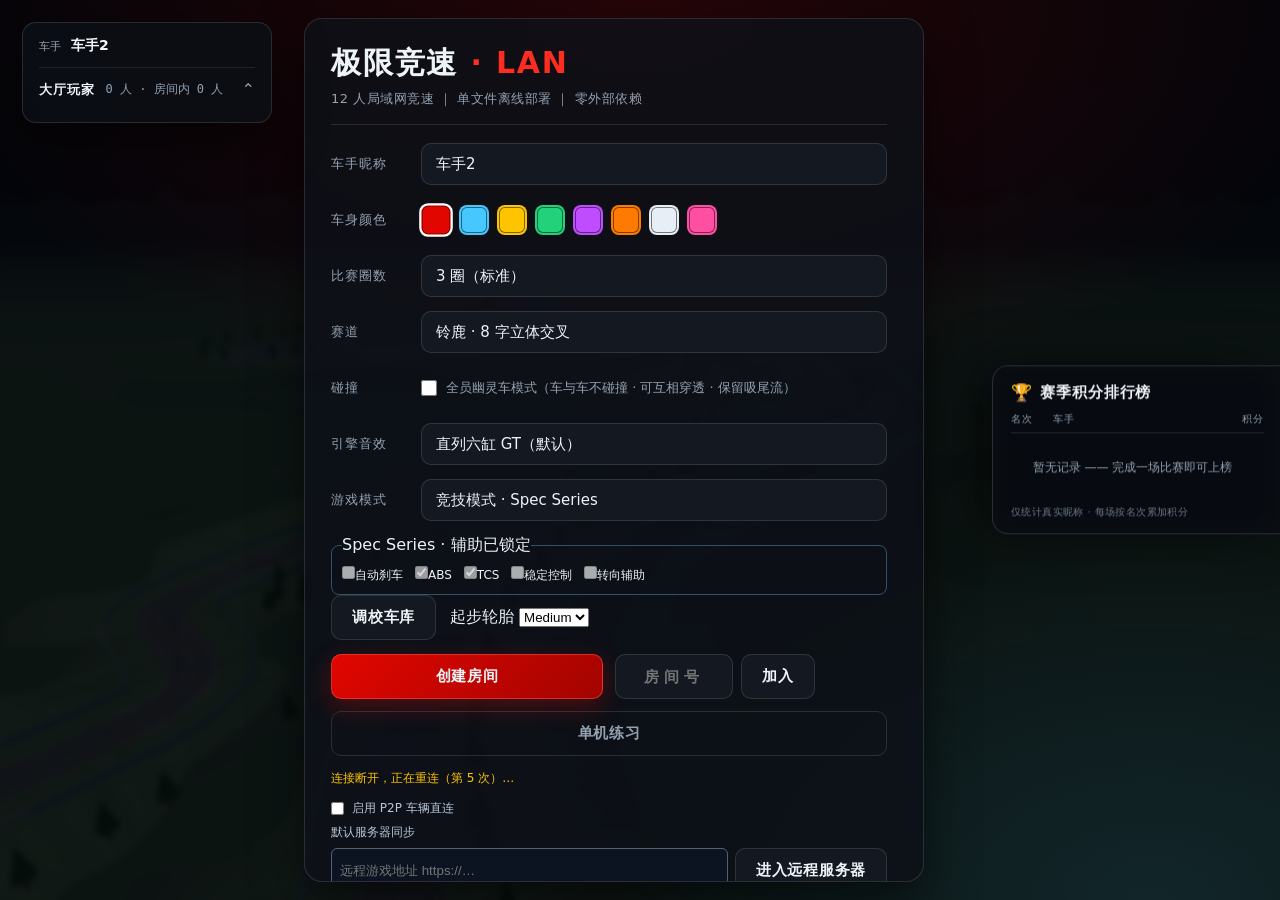
==== commit adf69882: "feat: complete Phase 1 & Phase 2 motorsport physics, netcode, and dual-mode systems" ====
--- a/public/index.html
+++ b/public/index.html
@@ -130,7 +130,12 @@
         </label>
       </div>
       <div class="row"><label class="lbl">引擎音效</label><select id="engineSound" class="inp sel"><option value="i6gt">直列六缸 GT（默认）</option><option value="v8">V8 十字曲轴</option><option value="v12">V12 高转</option><option value="fe">电动方程式（Formula E）</option></select></div>
-      <div class="row"><label class="lbl">游戏模式</label><select id="gameMode" class="inp sel"><option value="horizon">地平线模式 · 轻松驾驶</option><option value="fm8" selected>FM8 模式 · 拟真规则</option><option value="bumper">碰碰车模式 · 全程实体对抗</option></select></div>
+      <div class="row"><label class="lbl">游戏模式</label><select id="gameMode" class="inp sel"><option value="horizon">休闲模式 · Track Day / Assisted</option><option value="fm8" selected>竞技模式 · Spec Series</option><option value="bumper">碰碰车模式 · 全程实体对抗</option></select></div>
+      <fieldset id="drivingAssists"><legend id="assistStatus">辅助</legend>
+        <label><input type="checkbox" id="assist-autoBrake">自动刹车</label><label><input type="checkbox" id="assist-abs" checked>ABS</label><label><input type="checkbox" id="assist-tcs" checked>TCS</label><label><input type="checkbox" id="assist-stability">稳定控制</label><label><input type="checkbox" id="assist-steering">转向辅助</label>
+      </fieldset>
+      <div class="row"><button id="btnGarage" class="btn" type="button">调校车库</button><label>起步轮胎 <select id="startingCompound"><option>Soft</option><option selected>Medium</option><option>Hard</option><option>Wet</option></select></label></div>
+
       <div class="grid2" data-page-node-id="cn6vIBIAGQdgBnHMs12TFQ">
         <button id="btnCreate" class="btn primary" data-page-node-id="nXUjf0xDDMKZEDRCELHXMM">创建房间</button>
         <div class="joinbox" data-page-node-id="iXWiv5jssgblbsRJGZjWQG">
@@ -165,7 +170,7 @@
       </div>
       <div class="row" data-page-node-id="RwMode000000000000R1">
         <label class="lbl">规则</label>
-        <b id="roomGameMode" class="trackname">FM8 模式 · 拟真规则</b>
+        <b id="roomGameMode" class="trackname">竞技模式 · Spec Series</b>
         <button id="btnGameMode" class="btn ghost hidden" type="button">切换模式</button>
       </div>
       <div class="row" data-page-node-id="RwLaps000000000000R1">
@@ -379,5 +384,11 @@
 
 <script type="module" src="./js/RaceUI.js"></script>
 <script type="module" src="./js/main.js"></script>
+
+<dialog id="tuningGarage" class="garage"><h2>调校车库</h2><p>赛前调校 · 比赛开始后锁定</p><div id="tuningSliders"></div><button id="closeGarage" class="btn">保存并关闭</button></dialog>
+<div id="personalDelta" class="personal-delta" data-sign="none"><span id="personalDeltaText">个人最佳 · —</span><div class="delta-track"><i id="personalDeltaFill"></i></div></div>
+<div id="strategyHud" class="strategy-hud"><div id="tireMatrix"><span id="tire-FL"></span><span id="tire-FR"></span><span id="tire-RL"></span><span id="tire-RR"></span></div><small id="compoundReadout"></small><div><select id="pitCompound" aria-label="进站轮胎"><option>Soft</option><option selected>Medium</option><option>Hard</option><option>Wet</option></select><button id="btnPit" class="btn">进站 P</button></div><small id="pitStatus"></small></div>
+<div class="practice-tools"><button id="btnRewind" class="btn" hidden>◀ 按住回溯 · Backspace</button><span id="rewindStatus"></span></div>
+<div class="mastery"><span id="masteryLevel">Car Mastery · Lv.1</span><span id="masteryPopup" hidden></span></div>
 </body>
 </html>
--- a/public/style.css
+++ b/public/style.css
@@ -1183,3 +1183,36 @@
 .np-ghost-reason { color: #a4d6f6; padding: 1px 5px; margin-left: 5px; border: 1px solid rgba(164,214,246,.28); border-radius: 4px; font-size: 10px; }
 
 
+/* Driving inputs remain outside the HUD's pointer-events:none layer. */
+#driveControls { display:none; position:fixed; inset:0; z-index:40; pointer-events:none; }
+body:has(#hud:not(.hidden)) #driveControls { display:block; }
+#driveControls button { pointer-events:auto; touch-action:none; user-select:none; color:#fff; background:#152335d9; border:1px solid #ffffff50; border-radius:12px; padding:12px 18px; font:600 14px system-ui; }
+.drive-tools { position:absolute; left:50%; bottom:12px; transform:translateX(-50%); display:flex; gap:6px; align-items:center; }
+#driveStatus { color:#ddd; font:11px system-ui; max-width:250px; }
+.touch-steer,.touch-pedals,.rotate-hint,#gyroToggle,#gyroCenter { display:none; }
+@media (pointer:coarse) {
+  .drive-tools { left:auto; right:10px; top:8px; bottom:auto; transform:none; }
+  #driveControls .drive-tools button { padding:9px 12px; font-size:12px; }
+  .hud-tl { transform:scale(.82); transform-origin:top left; left:8px; top:8px; }
+  .hud-tl .lapbox { display:none; }
+  .hud-bl { bottom:108px; left:10px; transform:scale(.58); transform-origin:bottom left; }
+  .hud-br { bottom:105px; right:10px; transform:scale(.58); transform-origin:bottom right; }
+  .hud-tr { display:none; }
+  #driveStatus { display:none; }
+  #gyroToggle,#gyroCenter { display:block; }
+  .touch-steer,.touch-pedals { display:flex; gap:10px; position:absolute; bottom:max(18px,env(safe-area-inset-bottom)); }
+  .touch-steer { left:max(12px,env(safe-area-inset-left)); }
+  .touch-pedals { right:max(12px,env(safe-area-inset-right)); }
+  #driveControls .touch-steer button,#driveControls .touch-pedals button { min-width:64px; height:70px; background:#152335ba; }
+  #driveControls button:active { background:#d6412de6; }
+}
+@media (pointer:coarse) and (orientation:portrait) {
+  .rotate-hint { display:block; position:absolute; top:40%; width:100%; text-align:center; color:white; background:#0b1428cc; padding:14px 0; }
+}
+.remote-options { display:grid; gap:7px; margin:12px 0; font-size:12px; color:#b8c6d8; }
+.remote-options>div { display:flex; gap:7px; }
+.remote-options input[type=url] { min-width:0; flex:1; padding:8px; background:#0c1422; color:#fff; border:1px solid #526078; border-radius:6px; }
+.remote-options label { display:flex; gap:8px; align-items:center; }
+/* Motorsport HUD: scoped additions keep existing race controls and gauge active. */
+.garage{color:#e6f8ff;background:#0a1826;border:1px solid #289ab0;border-radius:18px;width:min(540px,92vw);padding:24px}.garage::backdrop{background:#0009}.garage label{display:grid;grid-template-columns:135px 1fr 44px;gap:12px;margin:18px 0}.garage input{accent-color:#36d4ed}#drivingAssists{border:1px solid #315266;border-radius:8px;display:flex;gap:12px;flex-wrap:wrap;padding:10px}#drivingAssists label{font-size:12px}.personal-delta{position:fixed;top:20px;left:50%;transform:translateX(-50%);width:230px;text-align:center;pointer-events:none;background:#07111cbb;padding:8px;border-radius:8px;z-index:25;font:14px monospace}.delta-track{height:5px;background:#52606a;margin-top:6px;position:relative}.delta-track:after{content:'';position:absolute;left:50%;width:1px;height:9px;background:white;top:-2px}.delta-track i{display:block;height:5px;position:absolute;left:50%;background:#ff5b64}[data-sign=ahead] .delta-track i{left:auto;right:50%;background:#2de0a2}[data-sign=ahead]{color:#2de0a2}[data-sign=behind]{color:#ff747a}.strategy-hud{position:fixed;right:20px;bottom:265px;display:grid;gap:6px;width:220px;background:#07111cb8;border:1px solid #244550;border-radius:10px;padding:10px;z-index:25}#tireMatrix{display:grid;grid-template-columns:1fr 1fr;gap:6px}#tireMatrix span{border-left:4px solid var(--heat,#39bfff);font:11px monospace;padding:6px;background:#0e2633}.strategy-hud .btn{padding:5px 10px}.strategy-hud select{background:#102c38;color:white;padding:5px}.practice-tools{position:fixed;bottom:22px;left:50%;transform:translateX(-50%);z-index:28;font-size:12px}.mastery{position:fixed;right:20px;top:20px;color:#aeeffc;font:12px monospace;z-index:25}.mastery span{display:block}#masteryPopup{color:#62ffe1;margin-top:8px}.settlement.show{background:transparent;backdrop-filter:none;pointer-events:none;align-items:flex-end;justify-content:center}.settlement .settle-panel{pointer-events:auto;width:min(620px,95vw);max-height:43vh;overflow:auto;padding:15px}.personal-delta,.strategy-hud,.practice-tools,.mastery{visibility:hidden}body:has(#hud:not(.hidden)) .personal-delta,body:has(#hud:not(.hidden)) .strategy-hud,body:has(#hud:not(.hidden)) .practice-tools,body:has(#hud:not(.hidden)) .mastery{visibility:visible}
+@media(max-width:700px){.strategy-hud{right:8px;bottom:200px;width:170px}.personal-delta{top:5px;width:180px}.mastery{top:75px;right:8px}.garage label{grid-template-columns:100px 1fr 40px}}
--- a/public/ui-layout-overrides.css
+++ b/public/ui-layout-overrides.css
@@ -69,3 +69,7 @@
   }
 }
 
+/* A true circle with glass backing; no transformed oval or canvas fill. */
+#minimap{border-radius:50%;aspect-ratio:1;object-fit:contain;background:rgba(3,15,24,.72);box-shadow:0 0 0 1px rgba(70,207,232,.22);transform:none!important;clip-path:circle(50%)}
+#standList .st-row{transition:background-color .18s linear;color:#b5efff}.settlement.show{pointer-events:none!important;background:transparent!important;backdrop-filter:none!important}.settlement .settle-panel{pointer-events:auto!important;position:fixed;bottom:12px;left:50%;transform:translateX(-50%)!important;max-height:40vh;overflow:auto}
+#masteryPopup[hidden],#btnRewind[hidden],.frr[hidden]{display:none!important}
